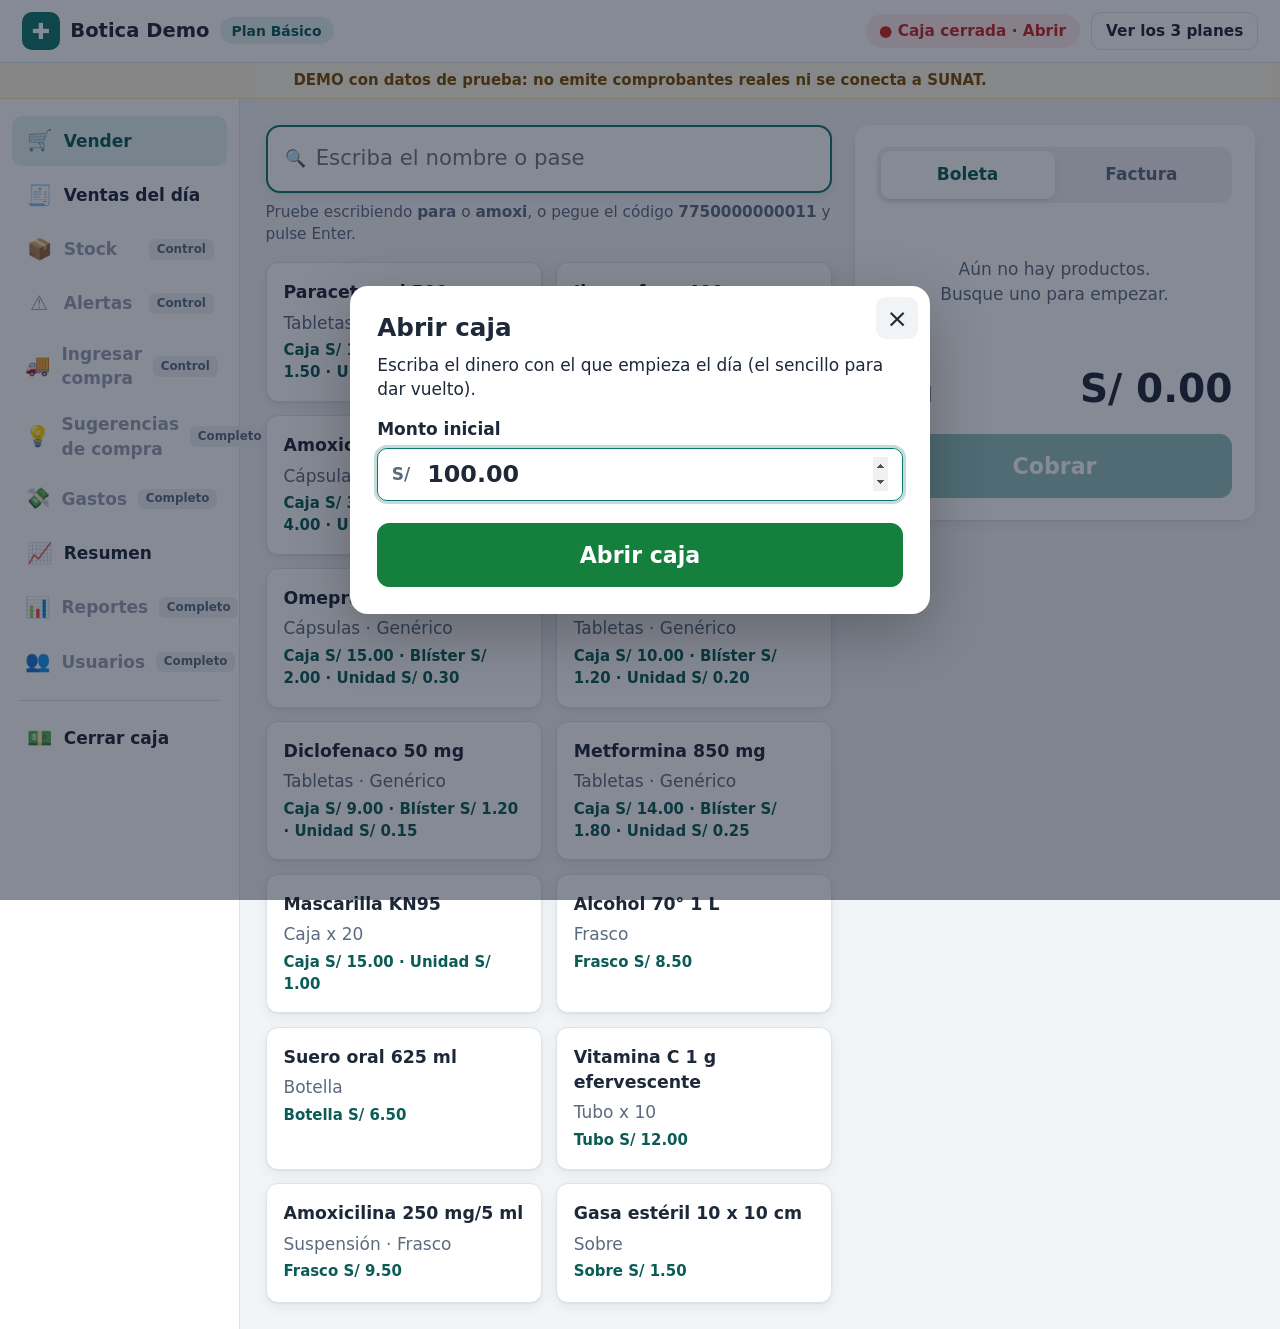
==== app.html @ d7ac6bd6 "Demo interactiva de los 3 planes del sistema para boticas Co-Authored-By: Claude Opus 5.5 <noreply@a" ====
<!doctype html>
<html lang="es">
<head>
  <meta charset="utf-8">
  <meta name="viewport" content="width=device-width, initial-scale=1">
  <title>Sistema para Boticas · Demo</title>
  <link rel="stylesheet" href="styles.css">
</head>
<body>
  <div class="app">
    <header class="topbar" id="topbar"></header>
    <div class="banner">DEMO con datos de prueba: no emite comprobantes reales ni se conecta a SUNAT.</div>
    <nav class="side" id="nav" aria-label="Menú"></nav>
    <main class="main" id="main"></main>
  </div>
  <div class="modal-bg" id="modal" hidden></div>
  <div id="toasts" aria-live="polite"></div>
  <script src="app.js"></script>
</body>
</html>
---- styles.css ----
:root {
  --bg: #f2f5f7;
  --card: #ffffff;
  --text: #1d2939;
  --muted: #5b6b7f;
  --line: #dde3ea;
  --primary: #0f766e;
  --primary-d: #0b5c56;
  --primary-l: #e3f3f1;
  --ok: #15803d;
  --ok-l: #e6f5ea;
  --warn: #b45309;
  --warn-l: #fdf2df;
  --danger: #c42727;
  --danger-l: #fdeaea;
  --control: #1d4ed8;
  --control-l: #e7eefc;
  --completo: #7c3aed;
  --completo-l: #f1eafd;
  --radius: 14px;
  --shadow: 0 1px 2px rgba(16, 24, 40, .06), 0 4px 14px rgba(16, 24, 40, .06);
}

* { box-sizing: border-box; }
html { font-size: 17px; }
body {
  margin: 0;
  font-family: "Segoe UI", system-ui, -apple-system, Roboto, Arial, sans-serif;
  background: var(--bg);
  color: var(--text);
  line-height: 1.45;
}
h1, h2, h3 { line-height: 1.2; margin: 0 0 .6rem; }
h2 { font-size: 1.45rem; }
h3 { font-size: 1.15rem; }
p { margin: 0 0 .8rem; }
button, input, select { font: inherit; color: inherit; }
button { cursor: pointer; }
.muted { color: var(--muted); }
.hint { color: var(--muted); font-size: .9rem; margin: .5rem 0 1rem; }
.center { text-align: center; }
.row { display: flex; gap: .6rem; align-items: center; flex-wrap: wrap; }
.grow { flex: 1; }
.right { text-align: right; }
.nowrap { white-space: nowrap; }

/* ---------- Botones ---------- */
.btn {
  display: inline-flex; align-items: center; justify-content: center; gap: .5rem;
  min-height: 48px; padding: .55rem 1.15rem;
  border-radius: 12px; border: 1px solid var(--line);
  background: #fff; font-weight: 600; text-decoration: none; color: var(--text);
  transition: background .15s, border-color .15s, transform .08s;
}
.btn:hover { border-color: #b4c0cc; }
.btn:active { transform: scale(.98); }
.btn:disabled { opacity: .45; cursor: not-allowed; transform: none; }
.btn-primary { background: var(--primary); border-color: var(--primary); color: #fff; }
.btn-primary:hover { background: var(--primary-d); border-color: var(--primary-d); }
.btn-ok { background: var(--ok); border-color: var(--ok); color: #fff; }
.btn-ok:hover { background: #116a32; }
.btn-danger { background: var(--danger); border-color: var(--danger); color: #fff; }
.btn-sm { min-height: 38px; padding: .3rem .8rem; font-size: .9rem; border-radius: 10px; }
.btn-xl { min-height: 64px; font-size: 1.3rem; width: 100%; }
.btn-link { background: none; border: none; color: var(--muted); text-decoration: underline; min-height: 40px; width: 100%; }

/* ---------- Formularios ---------- */
.lbl { display: block; font-weight: 600; margin: .9rem 0 .35rem; }
.input, input[type=text], input[type=number], input[type=password], input[type=date], select {
  width: 100%; min-height: 50px; padding: .5rem .8rem;
  border: 1px solid #c9d2dc; border-radius: 10px; background: #fff;
}
input:focus, select:focus { outline: 3px solid rgba(15, 118, 110, .25); border-color: var(--primary); }
.money { display: flex; align-items: center; border: 1px solid #c9d2dc; border-radius: 10px; background: #fff; }
.money span { padding: 0 .2rem 0 .8rem; font-weight: 700; color: var(--muted); }
.money input { border: none; font-size: 1.4rem; font-weight: 700; }
.money:focus-within { outline: 3px solid rgba(15, 118, 110, .25); border-color: var(--primary); }
.money input:focus { outline: none; }
.form-grid { display: grid; grid-template-columns: repeat(auto-fit, minmax(200px, 1fr)); gap: 0 1rem; }

/* ---------- Tarjetas y tablas ---------- */
.card { background: var(--card); border-radius: var(--radius); box-shadow: var(--shadow); padding: 1.3rem; margin-bottom: 1.2rem; }
.page-head { display: flex; justify-content: space-between; align-items: flex-end; gap: 1rem; flex-wrap: wrap; margin-bottom: 1.2rem; }
.page-head h1 { font-size: 1.7rem; margin: 0; }
.page-head p { margin: .25rem 0 0; color: var(--muted); }
.table-wrap { overflow-x: auto; }
.tabla { width: 100%; border-collapse: collapse; }
.tabla th { text-align: left; font-size: .85rem; text-transform: uppercase; letter-spacing: .03em; color: var(--muted); padding: .55rem .7rem; border-bottom: 2px solid var(--line); white-space: nowrap; }
.tabla td { padding: .7rem; border-bottom: 1px solid var(--line); vertical-align: middle; }
.tabla tr:last-child td { border-bottom: none; }
.tabla .num { text-align: right; white-space: nowrap; font-variant-numeric: tabular-nums; }
.tabla .acciones { display: flex; gap: .4rem; justify-content: flex-end; flex-wrap: wrap; }
.badge { display: inline-block; padding: .15rem .6rem; border-radius: 999px; font-size: .82rem; font-weight: 700; white-space: nowrap; }
.badge.ok { background: var(--ok-l); color: var(--ok); }
.badge.warn { background: var(--warn-l); color: var(--warn); }
.badge.danger { background: var(--danger-l); color: var(--danger); }
.badge.muted { background: #eef1f4; color: var(--muted); }
.note { padding: .7rem .9rem; border-radius: 10px; margin: .8rem 0; font-weight: 600; }
.note.warn { background: var(--warn-l); color: var(--warn); }
.note.info { background: var(--primary-l); color: var(--primary-d); }
.note.danger { background: var(--danger-l); color: var(--danger); }
.empty { text-align: center; color: var(--muted); padding: 2.2rem 1rem; }

.kpis { display: grid; grid-template-columns: repeat(auto-fit, minmax(190px, 1fr)); gap: 1rem; margin-bottom: 1.2rem; }
.kpi { background: #fff; border-radius: var(--radius); box-shadow: var(--shadow); padding: 1rem 1.2rem; }
.kpi span { color: var(--muted); font-size: .9rem; display: block; }
.kpi strong { font-size: 1.7rem; display: block; margin-top: .2rem; font-variant-numeric: tabular-nums; }
.kpi.verde strong { color: var(--ok); }
.kpi.rojo strong { color: var(--danger); }

/* ---------- Estructura de la app ---------- */
.app { display: grid; grid-template-columns: 240px 1fr; grid-template-rows: auto auto 1fr; min-height: 100vh; }
.topbar {
  grid-column: 1 / -1; display: flex; justify-content: space-between; align-items: center; gap: 1rem;
  padding: .7rem 1.3rem; background: #fff; border-bottom: 1px solid var(--line); flex-wrap: wrap;
}
.brand { display: flex; align-items: center; gap: .6rem; font-weight: 800; font-size: 1.15rem; }
.logo { width: 38px; height: 38px; border-radius: 10px; background: var(--primary); color: #fff; display: grid; place-items: center; font-size: 1.3rem; }
.pill { padding: .2rem .7rem; border-radius: 999px; font-size: .82rem; font-weight: 700; }
.pill.basico { background: var(--primary-l); color: var(--primary-d); }
.pill.control { background: var(--control-l); color: var(--control); }
.pill.completo { background: var(--completo-l); color: var(--completo); }
.top-right { display: flex; align-items: center; gap: .7rem; flex-wrap: wrap; }
.caja-pill { display: inline-flex; align-items: center; gap: .4rem; padding: .35rem .8rem; border-radius: 999px; font-weight: 600; font-size: .9rem; }
.caja-pill.abierta { background: var(--ok-l); color: var(--ok); }
.caja-pill.cerrada { background: var(--danger-l); color: var(--danger); }
.user-chip { display: inline-flex; align-items: center; gap: .45rem; font-weight: 600; }
.avatar { width: 34px; height: 34px; border-radius: 50%; background: var(--completo-l); color: var(--completo); display: grid; place-items: center; font-weight: 800; }
.banner { grid-column: 1 / -1; background: #fff8e6; color: #7a4b00; text-align: center; padding: .4rem 1rem; font-size: .88rem; font-weight: 600; border-bottom: 1px solid #f3e2b8; }

.side { background: #fff; border-right: 1px solid var(--line); padding: 1rem .7rem; display: flex; flex-direction: column; gap: .25rem; }
.nav-item {
  display: flex; align-items: center; gap: .65rem; width: 100%; text-align: left;
  min-height: 50px; padding: .5rem .8rem; border-radius: 10px; border: none; background: none; font-weight: 600;
}
.nav-item:hover { background: #f1f4f7; }
.nav-item.active { background: var(--primary-l); color: var(--primary-d); }
.nav-item .ico { font-size: 1.2rem; width: 1.6rem; text-align: center; }
.nav-item .count { margin-left: auto; background: var(--danger); color: #fff; border-radius: 999px; font-size: .78rem; padding: .05rem .5rem; }
.nav-item.locked { color: #98a2b3; }
.nav-item .tag { margin-left: auto; font-size: .7rem; padding: .1rem .45rem; border-radius: 6px; background: #eef1f4; color: var(--muted); }
.nav-sep { height: 1px; background: var(--line); margin: .5rem .4rem; }
.main { padding: 1.5rem; min-width: 0; }

/* ---------- Pantalla de venta ---------- */
.pos { display: grid; grid-template-columns: minmax(0, 1fr) 400px; gap: 1.3rem; align-items: start; }
.search-box { display: flex; align-items: center; gap: .6rem; background: #fff; border: 2px solid var(--primary); border-radius: 14px; padding: 0 1rem; box-shadow: var(--shadow); }
.search-box input { border: none; min-height: 64px; font-size: 1.25rem; padding: 0; }
.search-box input:focus { outline: none; }
.grid-prod { display: grid; grid-template-columns: repeat(auto-fill, minmax(220px, 1fr)); gap: .8rem; }
.prod {
  display: flex; flex-direction: column; gap: .3rem; text-align: left; padding: 1rem;
  background: #fff; border: 1px solid var(--line); border-radius: 12px; box-shadow: var(--shadow); min-height: 120px;
}
.prod:hover { border-color: var(--primary); }
.prod strong { font-size: 1.02rem; }
.prod .precios { font-size: .88rem; color: var(--primary-d); font-weight: 600; }
.prod .badge { align-self: flex-start; margin-top: auto; }
.pos-cart { position: sticky; top: 1rem; }
.seg-group { display: grid; grid-template-columns: 1fr 1fr; background: #eef1f4; border-radius: 12px; padding: 4px; margin-bottom: 1rem; }
.seg { border: none; background: none; min-height: 48px; border-radius: 9px; font-weight: 700; color: var(--muted); }
.seg.on { background: #fff; color: var(--primary-d); box-shadow: var(--shadow); }
.cart { list-style: none; margin: 0; padding: 0; max-height: 46vh; overflow-y: auto; }
.cart li { display: grid; grid-template-columns: 1fr auto; grid-template-areas: "n x" "s t"; gap: .3rem .6rem; padding: .7rem 0; border-bottom: 1px solid var(--line); }
.cart-name { grid-area: n; display: flex; flex-direction: column; }
.cart-name span { font-size: .88rem; }
.cart .x { grid-area: x; border: none; background: none; font-size: 1.5rem; color: #98a2b3; width: 36px; height: 36px; border-radius: 8px; }
.cart .x:hover { background: var(--danger-l); color: var(--danger); }
.stepper { grid-area: s; display: inline-flex; align-items: center; border: 1px solid var(--line); border-radius: 10px; overflow: hidden; justify-self: start; }
.stepper button { width: 44px; height: 42px; border: none; background: #f5f7f9; font-size: 1.3rem; font-weight: 700; }
.stepper span { min-width: 42px; text-align: center; font-weight: 700; }
.cart-sub { grid-area: t; align-self: center; font-weight: 700; font-variant-numeric: tabular-nums; }
.total { display: flex; justify-content: space-between; align-items: baseline; margin: 1rem 0; }
.total span { font-size: 1.2rem; font-weight: 600; }
.total strong { font-size: 2.3rem; font-variant-numeric: tabular-nums; }

.pres-grid { display: grid; grid-template-columns: repeat(auto-fit, minmax(140px, 1fr)); gap: .8rem; margin-top: 1rem; }
.pres { display: flex; flex-direction: column; align-items: center; gap: .2rem; padding: 1.1rem .6rem; border: 2px solid var(--line); border-radius: 14px; background: #fff; }
.pres:hover { border-color: var(--primary); background: var(--primary-l); }
.pres-tipo { font-size: 1.3rem; font-weight: 800; }
.pres-precio { font-size: 1.15rem; font-weight: 700; color: var(--primary-d); }
.pres span.muted { font-size: .85rem; }

.metodos { display: grid; grid-template-columns: repeat(4, 1fr); gap: .6rem; }
.metodo { min-height: 72px; border: 2px solid var(--line); border-radius: 12px; background: #fff; font-weight: 700; display: flex; flex-direction: column; align-items: center; justify-content: center; gap: .15rem; }
.metodo .ico { font-size: 1.4rem; }
.metodo.on { border-color: var(--primary); background: var(--primary-l); color: var(--primary-d); }
.rapidos { display: flex; gap: .5rem; flex-wrap: wrap; margin-top: .6rem; }
.vuelto { margin-top: 1rem; padding: 1rem; border-radius: 12px; text-align: center; font-size: 1.1rem; font-weight: 700; background: #eef1f4; }
.vuelto strong { display: block; font-size: 2.2rem; }
.vuelto.ok { background: var(--ok-l); color: var(--ok); }
.vuelto.falta { background: var(--danger-l); color: var(--danger); }
.cliente-ok { margin-top: .6rem; padding: .7rem .9rem; border-radius: 10px; background: var(--ok-l); color: var(--ok); font-weight: 600; }
.cobro-total { display: flex; justify-content: space-between; align-items: baseline; padding: .8rem 1rem; background: #f5f7f9; border-radius: 12px; margin-bottom: .5rem; }
.cobro-total strong { font-size: 1.9rem; }

.opciones { display: grid; gap: .7rem; }
.opcion { text-align: left; padding: 1rem 1.1rem; border: 2px solid var(--line); border-radius: 12px; background: #fff; display: flex; flex-direction: column; gap: .2rem; }
.opcion:hover { border-color: var(--primary); background: var(--primary-l); }
.opcion strong { font-size: 1.08rem; }

/* ---------- Ticket ---------- */
.ticket {
  width: 300px; margin: 0 auto; background: #fff; padding: 1rem 1.1rem; border: 1px dashed #c9d2dc;
  font-family: "Consolas", "Courier New", monospace; font-size: 13px; line-height: 1.35; color: #000; position: relative;
}
.ticket .c { text-align: center; }
.ticket hr { border: none; border-top: 1px dashed #000; margin: .5rem 0; }
.ticket .l { display: flex; justify-content: space-between; gap: .5rem; }
.ticket .b { font-weight: 700; }
.ticket .grande { font-size: 15px; }
.ticket .sello { position: absolute; top: 40%; left: 50%; transform: translate(-50%, -50%) rotate(-18deg); border: 3px solid var(--danger); color: var(--danger); font-size: 26px; font-weight: 800; padding: .2rem .8rem; opacity: .85; }
.qr { display: grid; grid-template-columns: repeat(21, 4px); width: 84px; margin: .6rem auto; }
.qr i { width: 4px; height: 4px; }
.qr i.on { background: #000; }

/* ---------- Modal y avisos ---------- */
.modal-bg { position: fixed; inset: 0; background: rgba(15, 23, 42, .5); display: grid; place-items: center; padding: 1rem; z-index: 50; overflow-y: auto; }
.modal-bg[hidden] { display: none; }
.modal { background: #fff; border-radius: 18px; padding: 1.6rem; width: 100%; max-width: 580px; position: relative; box-shadow: 0 20px 60px rgba(0, 0, 0, .25); max-height: calc(100vh - 2rem); overflow-y: auto; }
.modal.wide { max-width: 880px; }
.modal-x { position: absolute; top: .7rem; right: .7rem; width: 42px; height: 42px; border-radius: 10px; border: none; background: #f1f4f7; font-size: 1.5rem; }
.modal-actions { display: flex; gap: .7rem; margin-top: 1.3rem; flex-wrap: wrap; }
.modal-actions .btn { flex: 1; }
#toasts { position: fixed; bottom: 1.2rem; left: 50%; transform: translateX(-50%); display: flex; flex-direction: column; gap: .5rem; z-index: 60; width: min(560px, calc(100vw - 2rem)); }
.toast { background: #1d2939; color: #fff; padding: .85rem 1.1rem; border-radius: 12px; font-weight: 600; box-shadow: var(--shadow); animation: entra .2s ease-out; transition: opacity .3s, transform .3s; }
.toast.ok { background: var(--ok); }
.toast.error { background: var(--danger); }
.toast.out { opacity: 0; transform: translateY(8px); }
@keyframes entra { from { opacity: 0; transform: translateY(8px); } }

.users { display: grid; grid-template-columns: repeat(auto-fit, minmax(140px, 1fr)); gap: .8rem; margin: 1rem 0; }
.user-card { display: flex; flex-direction: column; align-items: center; gap: .3rem; padding: 1.1rem .5rem; border: 2px solid var(--line); border-radius: 14px; background: #fff; }
.user-card.on, .user-card:hover { border-color: var(--completo); background: var(--completo-l); }
.user-card .avatar { width: 54px; height: 54px; font-size: 1.4rem; }

/* ---------- Gráficos ---------- */
.bars { display: flex; align-items: flex-end; gap: 6px; height: 220px; padding-top: 1.4rem; }
.bar { flex: 1; display: flex; flex-direction: column; align-items: center; justify-content: flex-end; height: 100%; min-width: 0; }
.bar div { width: 100%; max-width: 46px; background: #9fd3cd; border-radius: 6px 6px 0 0; position: relative; }
.bar.hoy div { background: var(--primary); }
.bar span { font-size: .75rem; color: var(--muted); margin-top: .3rem; }
.bar div:hover::after { content: attr(data-v); position: absolute; bottom: 100%; left: 50%; transform: translateX(-50%); background: #1d2939; color: #fff; padding: .15rem .45rem; border-radius: 6px; font-size: .75rem; white-space: nowrap; margin-bottom: 4px; }
.grid-2 { display: grid; grid-template-columns: 1fr 1fr; gap: 1.2rem; }
.provs { display: flex; gap: .35rem; flex-wrap: wrap; }
.prov { font-size: .82rem; padding: .15rem .5rem; border-radius: 8px; background: #eef1f4; white-space: nowrap; }
.prov.mejor { background: var(--ok-l); color: var(--ok); font-weight: 700; }
.qty { width: 90px !important; min-height: 42px !important; text-align: center; }
.perm-list { display: grid; gap: .3rem; margin-top: .6rem; }
.perm-list label { display: flex; gap: .55rem; align-items: center; min-height: 34px; }
.perm-list input { width: 20px; height: 20px; accent-color: var(--completo); }

.phone { width: 270px; margin: 0 auto; border: 10px solid #1d2939; border-radius: 34px; padding: 1.2rem .9rem; background: var(--bg); }
.phone .kpi { margin-bottom: .6rem; padding: .7rem .9rem; }
.phone .kpi strong { font-size: 1.3rem; }

@media (max-width: 1100px) {
  .pos { grid-template-columns: 1fr; }
  .pos-cart { position: static; }
}
@media (max-width: 900px) {
  .app { grid-template-columns: 1fr; }
  .side { flex-direction: row; overflow-x: auto; border-right: none; border-bottom: 1px solid var(--line); padding: .5rem; }
  .nav-item { width: auto; white-space: nowrap; }
  .nav-sep { display: none; }
  .main { padding: 1rem; }
  .grid-2 { grid-template-columns: 1fr; }
  .metodos { grid-template-columns: repeat(2, 1fr); }
}

@media print {
  body * { visibility: hidden; }
  .ticket, .ticket * { visibility: visible; }
  .ticket { position: absolute; left: 0; top: 0; border: none; }
}
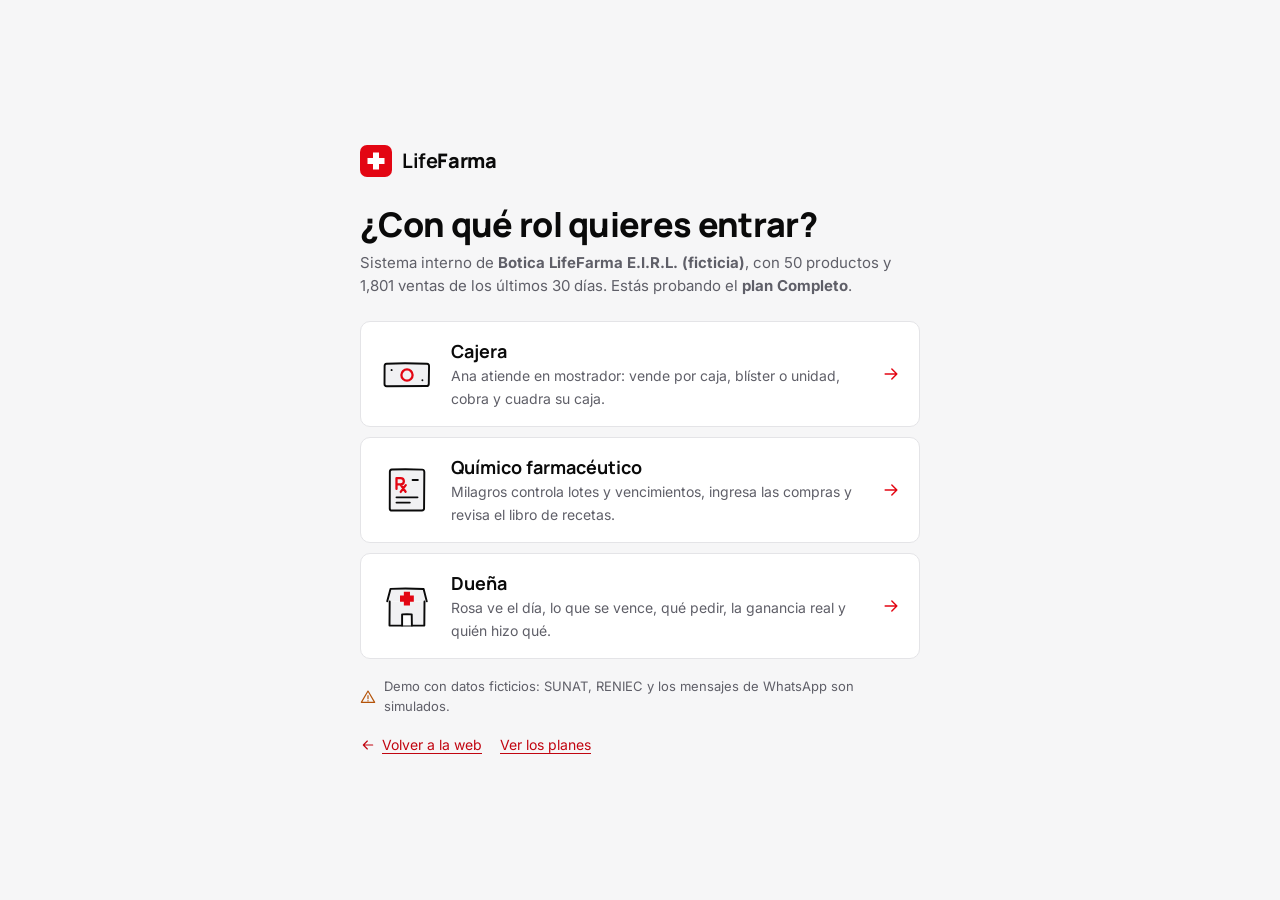
==== commit 1e7dfad0: "Rehacer demo LifeFarma: planes, web de la botica y sistema por rol - index.html: planes Básico/Contr" ====
--- a/app.html
+++ b/app.html
@@ -1,20 +1,69 @@
 <!doctype html>
-<html lang="es">
+<html lang="es-PE" data-theme="light">
 <head>
   <meta charset="utf-8">
-  <meta name="viewport" content="width=device-width, initial-scale=1">
-  <title>Sistema para Boticas · Demo</title>
-  <link rel="stylesheet" href="styles.css">
+  <meta name="viewport" content="width=device-width, initial-scale=1, viewport-fit=cover">
+  <title>LifeFarma · Sistema de botica</title>
+  <meta name="theme-color" content="#0a0a0a">
+  <meta name="description" content="Demo del sistema interno de Botica LifeFarma: caja, comprobantes, lotes y vencimientos, compras, recetas y reportes. Datos ficticios.">
+  <link rel="icon" href="data:image/svg+xml,%3Csvg xmlns='http://www.w3.org/2000/svg' viewBox='0 0 32 32'%3E%3Crect width='32' height='32' rx='7' fill='%23e30613'/%3E%3Cpath d='M13 7.5h6v5.5h5.5v6H19v5.5h-6V19H7.5v-6H13z' fill='%23fff'/%3E%3C/svg%3E">
+  <link rel="preconnect" href="https://fonts.googleapis.com">
+  <link rel="preconnect" href="https://fonts.gstatic.com" crossorigin>
+  <link href="https://fonts.googleapis.com/css2?family=Inter:wght@400;500;600;700&family=Manrope:wght@600;700;800&display=swap" rel="stylesheet">
+  <link rel="stylesheet" href="css/base.css?v=3">
+  <link rel="stylesheet" href="css/app.css?v=3">
+  <script>try{document.documentElement.dataset.theme=localStorage.getItem('lifefarma-tema')||'light'}catch(e){}</script>
 </head>
 <body>
+  <div id="selector" class="selector" hidden></div>
+
   <div class="app">
-    <header class="topbar" id="topbar"></header>
-    <div class="banner">DEMO con datos de prueba: no emite comprobantes reales ni se conecta a SUNAT.</div>
-    <nav class="side" id="nav" aria-label="Menú"></nav>
-    <main class="main" id="main"></main>
+    <aside class="side">
+      <a class="marca" id="side-logo" href="web.html" aria-label="LifeFarma, ir a la web de la botica"></a>
+      <nav id="nav" class="nav" aria-label="Secciones"></nav>
+      <div class="side-pie">
+        <div class="side-user" id="side-user"></div>
+        <button type="button" class="side-btn" id="btn-salir">Cambiar de rol</button>
+      </div>
+    </aside>
+
+    <div class="main" id="main">
+      <header class="top">
+        <h1 id="titulo">LifeFarma</h1>
+        <div class="top-acc">
+          <a class="top-plan" id="plan-pill" href="index.html#planes" title="Ver y cambiar de plan"></a>
+          <button type="button" class="btn btn-line btn-sm" id="btn-sim" hidden title="Llega un cliente con productos de ejemplo">
+            <svg class="ic" viewBox="0 0 24 24" fill="none" stroke="currentColor" stroke-width="1.75" stroke-linecap="round" stroke-linejoin="round" aria-hidden="true"><path d="M13 2 4 14h7l-1 8 9-12h-7z"/></svg>
+            <span>Simular cliente</span>
+          </button>
+          <button type="button" class="btn btn-ghost btn-icon btn-sm hide-m" id="btn-atajos" aria-label="Atajos de teclado">
+            <svg class="ic" viewBox="0 0 24 24" fill="none" stroke="currentColor" stroke-width="1.75" stroke-linecap="round" stroke-linejoin="round" aria-hidden="true"><rect x="2" y="6" width="20" height="12" rx="2"/><path d="M6 10h.5M10 10h.5M14 10h.5M18 10h.5M7 14h10"/></svg>
+          </button>
+          <button type="button" class="btn btn-ghost btn-icon btn-sm" id="btn-tema" aria-label="Cambiar tema"></button>
+        </div>
+      </header>
+      <p class="demo-aviso">Demo con datos ficticios · SUNAT, RENIEC, WhatsApp y pagos con tarjeta simulados</p>
+      <main id="vista" class="vista"></main>
+    </div>
+
+    <nav id="tabbar" class="tabbar" aria-label="Secciones"></nav>
   </div>
-  <div class="modal-bg" id="modal" hidden></div>
-  <div id="toasts" aria-live="polite"></div>
-  <script src="app.js"></script>
+
+  <!-- Orden de carga: íconos → motor → planes → datos → interfaz → módulos → arranque -->
+  <script src="js/icons.js?v=3"></script>
+  <script src="js/motor.js?v=3"></script>
+  <script src="js/planes.js?v=3"></script>
+  <script src="js/seed.js?v=3"></script>
+  <script src="js/store.js?v=3"></script>
+  <script src="js/ui.js?v=3"></script>
+  <script src="js/venta.js?v=3"></script>
+  <script src="js/ventas.js?v=3"></script>
+  <script src="js/caja.js?v=3"></script>
+  <script src="js/productos.js?v=3"></script>
+  <script src="js/inventario.js?v=3"></script>
+  <script src="js/compras.js?v=3"></script>
+  <script src="js/gestion.js?v=3"></script>
+  <script src="js/ajustes.js?v=3"></script>
+  <script src="js/app.js?v=3"></script>
 </body>
 </html>
--- a/css/base.css
+++ b/css/base.css
@@ -0,0 +1,159 @@
+/* LifeCargo — tokens y base compartida (landing + app) */
+:root {
+  --bg: #ffffff;
+  --bg-2: #f6f6f7;
+  --surface: #f1f1f3;
+  --surface-h: #e9e9ec;
+  --line: #e4e4e7;
+  --line-2: #d4d4d8;
+  --ink: #0a0a0a;
+  --ink-2: #3f3f46;
+  --ink-3: #5f5f68;
+  --ink-4: #a1a1aa;
+
+  --brand: #e30613;
+  --brand-h: #c10510;
+  --brand-soft: #fdecee;
+  --brand-ink: #c10510;
+
+  --ok: #15803d;
+  --ok-soft: #e7f4eb;
+  --warn: #b45309;
+  --warn-soft: #fdf2e2;
+  --bad: #c10510;
+  --bad-soft: #fdecee;
+  --info: #1d4ed8;
+  --info-soft: #e8eefc;
+
+  --p1: #e30613;
+  --p2: #d9480f;
+  --p3: #1d4ed8;
+  --p4: #71717a;
+
+  /* segmentos del medidor de urgencia */
+  --f-impacto: #0a0a0a;
+  --f-bloqueo: #e30613;
+  --f-area: #52525b;
+  --f-riesgo: #f08a8f;
+  --f-contexto: #a1a1aa;
+
+  --side: #0a0a0a;
+  --side-ink: #d9d9d9;
+
+  --radius: 10px;
+  --radius-s: 6px;
+  --shadow: 0 1px 2px rgba(10, 10, 10, .06), 0 8px 24px -12px rgba(10, 10, 10, .18);
+  --shadow-l: 0 2px 6px rgba(10, 10, 10, .08), 0 24px 48px -20px rgba(10, 10, 10, .35);
+  --ease: cubic-bezier(.23, 1, .32, 1);
+
+  --f-sans: "Inter", system-ui, -apple-system, "Segoe UI", Roboto, sans-serif;
+  --f-display: "Manrope", "Inter", system-ui, sans-serif;
+
+  color-scheme: light;
+}
+
+:root[data-theme="dark"] {
+  --bg: #0a0a0a;
+  --bg-2: #121212;
+  --surface: #1a1a1a;
+  --surface-h: #222222;
+  --line: #262626;
+  --line-2: #333333;
+  --ink: #ffffff;
+  --ink-2: #d9d9d9;
+  --ink-3: #a3a3a3;
+  --ink-4: #6b6b6b;
+
+  --brand: #e30613;
+  --brand-h: #ff1a24;
+  --brand-soft: #2a0a0c;
+  --brand-ink: #ff5a62;
+
+  --ok: #4ade80;
+  --ok-soft: #0f2a18;
+  --warn: #fbbf24;
+  --warn-soft: #2b2008;
+  --bad: #ff5a62;
+  --bad-soft: #2a0a0c;
+  --info: #7aa2ff;
+  --info-soft: #101a33;
+
+  --p1: #ff3b45;
+  --p2: #fb8a3c;
+  --p3: #7aa2ff;
+  --p4: #a1a1aa;
+
+  --f-impacto: #ffffff;
+  --f-bloqueo: #ff3b45;
+  --f-area: #8a8a93;
+  --f-riesgo: #8e2a30;
+  --f-contexto: #4a4a52;
+
+  --side: #000000;
+  --shadow: 0 1px 2px rgba(0, 0, 0, .5), 0 8px 24px -12px rgba(0, 0, 0, .8);
+  --shadow-l: 0 2px 6px rgba(0, 0, 0, .5), 0 24px 48px -20px rgba(0, 0, 0, .9);
+  color-scheme: dark;
+}
+
+*, *::before, *::after { box-sizing: border-box; }
+[hidden] { display: none !important; }
+html { -webkit-text-size-adjust: 100%; text-size-adjust: 100%; }
+body {
+  margin: 0;
+  font-family: var(--f-sans);
+  font-size: 15px;
+  line-height: 1.5;
+  color: var(--ink-2);
+  background: var(--bg);
+  -webkit-font-smoothing: antialiased;
+  -webkit-tap-highlight-color: transparent;
+}
+h1, h2, h3, h4 { font-family: var(--f-display); color: var(--ink); margin: 0; line-height: 1.15; letter-spacing: -0.02em; text-wrap: balance; }
+p { margin: 0; }
+a { color: var(--brand-ink); text-underline-offset: 3px; }
+img, svg { display: block; max-width: 100%; }
+button, input, select, textarea { font: inherit; color: inherit; }
+button { cursor: pointer; }
+::selection { background: var(--brand); color: #fff; }
+input, textarea { caret-color: var(--brand); }
+.num, table, .tabular { font-variant-numeric: tabular-nums; }
+
+:focus-visible { outline: 2px solid var(--brand); outline-offset: 2px; border-radius: 4px; }
+
+* { scrollbar-width: thin; scrollbar-color: var(--line-2) transparent; }
+::-webkit-scrollbar { width: 10px; height: 10px; }
+::-webkit-scrollbar-thumb { background: var(--line-2); border-radius: 10px; border: 3px solid var(--bg); }
+::-webkit-scrollbar-track { background: transparent; }
+
+.sr-only { position: absolute; width: 1px; height: 1px; padding: 0; margin: -1px; overflow: hidden; clip: rect(0 0 0 0); white-space: nowrap; border: 0; }
+
+/* Botones */
+.btn {
+  display: inline-flex; align-items: center; justify-content: center; gap: 8px;
+  min-height: 44px; padding: 0 18px;
+  border-radius: var(--radius-s); border: 1px solid transparent;
+  font-weight: 600; font-size: 15px; line-height: 1; white-space: nowrap;
+  text-decoration: none; user-select: none;
+  transition: background .15s, border-color .15s, color .15s, transform .12s var(--ease);
+}
+.btn:active { transform: scale(.97); }
+.btn svg { width: 18px; height: 18px; flex: none; }
+.btn-primary { background: var(--brand); color: #fff; }
+.btn-primary:hover { background: var(--brand-h); }
+.btn-dark { background: var(--ink); color: var(--bg); }
+.btn-dark:hover { background: var(--ink-2); }
+.btn-line { background: var(--bg); border-color: var(--line-2); color: var(--ink); }
+.btn-line:hover { background: var(--surface); }
+.btn-ghost { background: transparent; color: var(--ink-2); }
+.btn-ghost:hover { background: var(--surface); color: var(--ink); }
+.btn-ok { background: var(--ok); color: #fff; }
+:root[data-theme="dark"] .btn-ok { color: #04130a; }
+.btn-sm { min-height: 36px; padding: 0 12px; font-size: 14px; }
+.btn-lg { min-height: 52px; padding: 0 24px; font-size: 16px; }
+.btn[disabled] { opacity: .45; cursor: not-allowed; transform: none; }
+.btn-icon { width: 44px; padding: 0; }
+.btn-icon.btn-sm { width: 36px; }
+
+@media (prefers-reduced-motion: reduce) {
+  *, *::before, *::after { animation-duration: .01ms !important; animation-iteration-count: 1 !important; transition-duration: .01ms !important; scroll-behavior: auto !important; }
+}
--- a/css/app.css
+++ b/css/app.css
@@ -0,0 +1,798 @@
+/* LifeFarma — sistema (base compartida con LifeCargo) */
+.ic { width: 20px; height: 20px; flex: none; }
+.ill { color: var(--ink); flex: none; }
+
+/* ===== Estructura ===== */
+.app { display: grid; grid-template-columns: 232px 1fr; min-height: 100vh; min-height: 100dvh; }
+.en-selector .app { display: none; }
+.side {
+  position: sticky; top: 0; height: 100vh; height: 100dvh;
+  background: var(--side); color: var(--side-ink);
+  display: flex; flex-direction: column; padding: 18px 12px; gap: 18px;
+}
+.marca { display: flex; align-items: center; gap: 10px; text-decoration: none; padding: 4px 8px; }
+.logo { width: 32px; height: 32px; flex: none; }
+.logo-t { font-family: var(--f-display); font-weight: 700; font-size: 20px; color: #fff; letter-spacing: -0.02em; }
+.logo-t b { font-weight: 800; }
+.nav { display: flex; flex-direction: column; gap: 2px; flex: 1; overflow: auto; }
+.nav a {
+  display: flex; align-items: center; gap: 12px; min-height: 44px; padding: 0 12px;
+  color: #b4b4bb; text-decoration: none; border-radius: var(--radius-s); font-weight: 500; position: relative;
+  transition: background .15s, color .15s;
+}
+.nav a:hover { background: #1a1a1a; color: #fff; }
+.nav a.on { background: #1f1f1f; color: #fff; }
+.nav a.on::before { content: ""; position: absolute; left: -12px; top: 10px; bottom: 10px; width: 3px; border-radius: 0 3px 3px 0; background: var(--brand); }
+.nav a em { margin-left: auto; font-style: normal; font-size: 12px; font-weight: 700; background: var(--brand); color: #fff; border-radius: 99px; padding: 1px 8px; }
+.side-pie { border-top: 1px solid #262626; padding-top: 14px; display: grid; gap: 10px; }
+.side-user { display: flex; align-items: center; gap: 10px; padding: 0 6px; }
+.side-user b { display: block; color: #fff; font-size: 14px; }
+.side-user div span { display: block; font-size: 12px; color: #9a9aa3; }
+.side-btn { background: none; border: 1px solid #333; color: #d9d9d9; min-height: 40px; border-radius: var(--radius-s); font-weight: 500; }
+.side-btn:hover { background: #1a1a1a; }
+.avatar { width: 34px; height: 34px; border-radius: 50%; display: inline-grid; place-items: center; background: var(--brand); color: #fff; font-size: 12px; font-weight: 700; flex: none; letter-spacing: .02em; }
+.avatar.gris { background: var(--surface); color: var(--ink-2); }
+
+.main { min-width: 0; display: flex; flex-direction: column; }
+.top { display: flex; align-items: center; gap: 12px; padding: 16px 28px 8px; position: sticky; top: 0; z-index: 5; background: color-mix(in srgb, var(--bg) 92%, transparent); backdrop-filter: blur(8px); }
+.top h1 { font-size: 24px; font-weight: 800; flex: 1; min-width: 0; overflow: hidden; text-overflow: ellipsis; white-space: nowrap; }
+.top-acc { display: flex; align-items: center; gap: 6px; }
+.demo-aviso { margin: 0 28px; font-size: 12.5px; color: var(--ink-3); }
+.vista { padding: 18px 28px 48px; max-width: 1320px; width: 100%; }
+.tabbar { display: none; }
+
+/* ===== Selector de rol ===== */
+.selector { min-height: 100vh; min-height: 100dvh; display: grid; place-items: center; padding: 32px 20px; background: var(--bg-2); }
+.sel-box { width: min(560px, 100%); }
+.sel-box .marca { padding: 0; margin-bottom: 28px; }
+.sel-box .logo-t { color: var(--ink); }
+.sel-box h1 { font-size: clamp(26px, 4vw, 34px); font-weight: 800; }
+.sel-sub { margin: 8px 0 24px; color: var(--ink-3); }
+.roles { display: grid; gap: 10px; }
+.rol { display: flex; align-items: center; gap: 16px; text-align: left; padding: 16px 18px; background: var(--bg); border: 1px solid var(--line); border-radius: var(--radius); transition: border-color .15s, box-shadow .2s, transform .15s var(--ease); }
+.rol:hover { border-color: var(--ink); box-shadow: var(--shadow); }
+.rol:active { transform: scale(.99); }
+.rol > span { flex: 1; }
+.rol b { display: block; font-family: var(--f-display); font-size: 18px; color: var(--ink); }
+.rol span span { color: var(--ink-3); font-size: 14px; }
+.rol > .ic { color: var(--brand); }
+.sel-nota { display: flex; gap: 8px; align-items: center; margin-top: 18px; font-size: 13px; color: var(--ink-3); }
+.sel-nota .ic { width: 16px; height: 16px; color: var(--warn); }
+
+/* ===== Piezas comunes ===== */
+.fila { display: flex; gap: 12px; align-items: center; flex-wrap: wrap; }
+.entre { justify-content: space-between; }
+.sec { margin-top: 28px; }
+.sec > h2, .sec-h h2 { font-size: 18px; font-weight: 700; }
+.sec-h { display: flex; align-items: baseline; justify-content: space-between; gap: 12px; margin-bottom: 12px; flex-wrap: wrap; }
+.sec-h p, .muted { color: var(--ink-3); font-size: 14px; }
+.caja { background: var(--bg); border: 1px solid var(--line); border-radius: var(--radius); }
+.caja-p { padding: 18px; }
+.chip { display: inline-flex; align-items: center; gap: 6px; min-height: 36px; padding: 0 14px; border-radius: 99px; border: 1px solid var(--line-2); background: var(--bg); color: var(--ink-2); font-weight: 500; font-size: 14px; white-space: nowrap; }
+.chip:hover { border-color: var(--ink-3); color: var(--ink); }
+.chip.on { background: var(--ink); color: var(--bg); border-color: var(--ink); }
+.chip .ic { width: 16px; height: 16px; }
+.chips { display: flex; gap: 8px; overflow-x: auto; padding-bottom: 2px; scrollbar-width: none; }
+.chips::-webkit-scrollbar { display: none; }
+.tag { display: inline-flex; align-items: center; gap: 4px; font-size: 12px; font-weight: 600; padding: 2px 8px; border-radius: 4px; background: var(--surface); color: var(--ink-2); white-space: nowrap; }
+.tag-red { background: var(--brand-soft); color: var(--brand-ink); }
+.tag .ic { width: 13px; height: 13px; }
+
+.buscar { position: relative; flex: 1; min-width: 200px; max-width: 420px; }
+.buscar .ic { position: absolute; left: 12px; top: 50%; transform: translateY(-50%); color: var(--ink-3); width: 18px; height: 18px; pointer-events: none; }
+label.buscar input { padding-left: 40px; padding-right: 40px; }
+.buscar kbd { position: absolute; right: 10px; top: 50%; transform: translateY(-50%); }
+kbd { font: 600 12px/1 var(--f-sans); padding: 4px 7px; border-radius: 4px; border: 1px solid var(--line-2); border-bottom-width: 2px; background: var(--bg-2); color: var(--ink-2); }
+
+input[type=text], input[type=search], input[type=number], input[type=tel], input[type=date], input:not([type]), select, textarea {
+  width: 100%; min-height: 44px; padding: 10px 12px; font-size: 16px;
+  background: var(--bg); color: var(--ink); border: 1px solid var(--line-2); border-radius: var(--radius-s);
+  transition: border-color .15s, box-shadow .15s;
+}
+textarea { min-height: 96px; resize: vertical; line-height: 1.45; }
+input:focus, select:focus, textarea:focus { outline: none; border-color: var(--ink); box-shadow: 0 0 0 3px color-mix(in srgb, var(--brand) 20%, transparent); }
+::placeholder { color: var(--ink-3); opacity: 1; }
+label.campo { display: grid; gap: 6px; font-size: 14px; font-weight: 600; color: var(--ink); }
+label.campo small { font-weight: 400; color: var(--ink-3); }
+.campos { display: grid; gap: 14px; grid-template-columns: repeat(auto-fill, minmax(220px, 1fr)); align-items: start; }
+input[type=range] { width: 100%; accent-color: var(--brand); min-height: 32px; }
+
+/* Medidor de urgencia */
+.medidor { display: grid; gap: 12px; }
+.med-top { display: flex; align-items: center; gap: 12px; flex-wrap: wrap; }
+.med-num { font-family: var(--f-display); font-size: 40px; font-weight: 800; color: var(--ink); line-height: 1; letter-spacing: -0.03em; }
+.med-num small { font-size: 15px; color: var(--ink-3); font-weight: 600; letter-spacing: 0; }
+.med-top .prio { font-size: 15px; }
+.med-top .prio-g { width: 22px; height: 22px; }
+.med-bar { position: relative; display: flex; height: 14px; border-radius: 4px; background: var(--surface); margin-bottom: 20px; }
+.med-bar .seg { height: 100%; transition: width .5s var(--ease); }
+.med-bar .seg:first-child { border-radius: 4px 0 0 4px; }
+.umbral { position: absolute; top: -4px; bottom: -20px; font-size: 11px; font-weight: 700; color: var(--ink-3); transform: translateX(-50%); display: flex; flex-direction: column; align-items: center; justify-content: space-between; pointer-events: none; }
+.umbral i { width: 2px; height: 22px; background: var(--ink); opacity: .45; }
+.seg-plazo { background: var(--f-impacto); } .seg-avance { background: var(--f-bloqueo); } .seg-detenido { background: var(--f-area); } .seg-intentos { background: var(--f-riesgo); } .seg-ruta { background: var(--f-contexto); }
+.factores { list-style: none; margin: 0; padding: 0; display: grid; gap: 2px; }
+.factores li { display: grid; grid-template-columns: 12px 74px 1fr auto; align-items: center; gap: 10px; font-size: 14px; padding: 6px 0; border-bottom: 1px dashed var(--line); }
+.factores li:last-child { border-bottom: 0; }
+.factores .sw { width: 12px; height: 12px; border-radius: 3px; }
+.factores b { color: var(--ink); font-weight: 600; }
+.factores .mot { color: var(--ink-3); min-width: 0; }
+.factores .pts { font-weight: 700; color: var(--ink); }
+.factores .pts small { color: var(--ink-3); font-weight: 500; }
+
+.vacio { display: grid; justify-items: center; text-align: center; gap: 8px; padding: 48px 20px; color: var(--ink-3); }
+.vacio > .ic { width: 36px; height: 36px; color: var(--ink-4); }
+.vacio h3 { font-size: 17px; }
+.vacio p { max-width: 42ch; font-size: 14px; }
+.vacio .btn { margin-top: 8px; }
+
+/* KPIs */
+.kpis { display: grid; grid-template-columns: repeat(4, minmax(0, 1fr)); border: 1px solid var(--line); border-radius: var(--radius); background: var(--bg); }
+.kpi { padding: 16px 18px; border-right: 1px solid var(--line); min-width: 0; }
+.kpi:last-child { border-right: 0; }
+.kpi span { display: block; font-size: 13px; color: var(--ink-3); font-weight: 500; }
+.kpi b { display: block; font-family: var(--f-display); font-size: 30px; font-weight: 800; color: var(--ink); line-height: 1.15; letter-spacing: -0.02em; }
+.kpi small { display: block; font-size: 12.5px; color: var(--ink-3); }
+.kpi small.bien { color: var(--ok); } .kpi small.mal { color: var(--bad); }
+.kpi.kpi-mal b { color: var(--brand-ink); }
+
+/* Gráficos de barras */
+.barras { display: flex; align-items: flex-end; gap: 6px; height: calc(var(--h) + 40px); padding-top: 4px; }
+.barras .b { flex: 1; min-width: 0; display: flex; flex-direction: column; align-items: center; justify-content: flex-end; height: 100%; gap: 4px; }
+.barras .bb { width: 100%; max-width: 44px; height: calc(var(--h) * var(--v) / 100); min-height: 2px; background: var(--ink); border-radius: 3px 3px 0 0; transition: height .5s var(--ease); }
+.barras .bv { font-size: 11px; font-weight: 600; color: var(--ink-3); }
+.barras .bl { font-size: 11px; color: var(--ink-3); white-space: nowrap; overflow: hidden; text-overflow: ellipsis; max-width: 100%; }
+.barras.horiz { flex-direction: column; align-items: stretch; height: auto; gap: 8px; }
+.barras.horiz .b { flex-direction: row-reverse; justify-content: flex-end; height: auto; align-items: center; gap: 10px; }
+.barras.horiz .bl { width: 150px; flex: none; text-align: right; font-size: 13px; color: var(--ink-2); }
+.barras.horiz .bb { height: 18px; max-width: none; width: calc((100% - 250px) * var(--v) / 100); border-radius: 0 3px 3px 0; }
+.barras.horiz .bv { white-space: nowrap; }
+.barras.horiz .bv { font-size: 13px; }
+
+.grid2 { display: grid; grid-template-columns: repeat(2, minmax(0, 1fr)); gap: 16px; }
+.grid3 { display: grid; grid-template-columns: repeat(3, minmax(0, 1fr)); gap: 16px; }
+
+/* Alertas */
+.alertas { display: grid; gap: 8px; }
+.alerta { display: flex; gap: 12px; align-items: flex-start; padding: 12px 14px; border-radius: var(--radius-s); background: var(--bg-2); border: 1px solid var(--line); font-size: 14px; }
+.alerta > .ic { color: var(--warn); margin-top: 1px; }
+.alerta.mal > .ic { color: var(--bad); }
+.alerta b { color: var(--ink); }
+.alerta div { flex: 1; min-width: 0; }
+.alerta .btn { margin-left: auto; }
+
+/* ===== Panel lateral ===== */
+.panel-wrap { position: fixed; inset: 0; z-index: 50; }
+.panel-bg { position: absolute; inset: 0; background: rgba(10, 10, 10, .4); opacity: 0; transition: opacity .25s; }
+.panel { position: absolute; top: 0; right: 0; bottom: 0; width: min(620px, 100%); background: var(--bg); box-shadow: var(--shadow-l); display: flex; flex-direction: column; transform: translateX(24px); opacity: 0; transition: transform .3s var(--ease), opacity .2s; outline: none; }
+.panel-wrap.in .panel-bg { opacity: 1; }
+.panel-wrap.in .panel { transform: none; opacity: 1; }
+.panel-h { display: flex; align-items: flex-start; gap: 12px; padding: 18px 20px 14px; border-bottom: 1px solid var(--line); }
+.panel-h h2 { font-size: 20px; flex: 1; min-width: 0; }
+.panel-h .sub { display: block; font-size: 13px; color: var(--ink-3); font-family: var(--f-sans); font-weight: 500; letter-spacing: 0; margin-bottom: 4px; }
+.panel-c { flex: 1; overflow: auto; padding: 18px 20px 28px; display: grid; gap: 22px; align-content: start; }
+.panel-f { padding: 12px 20px calc(12px + env(safe-area-inset-bottom)); border-top: 1px solid var(--line); display: flex; gap: 8px; flex-wrap: wrap; background: var(--bg); }
+.panel-f .btn { flex: 1 1 auto; }
+.no-scroll { overflow: hidden; }
+.dato-grid { display: grid; grid-template-columns: repeat(2, minmax(0, 1fr)); gap: 12px 18px; }
+.dato span { display: block; font-size: 12.5px; color: var(--ink-3); }
+.dato b { display: block; color: var(--ink); font-weight: 600; font-size: 14.5px; }
+.bloque h3 { font-size: 15px; margin-bottom: 10px; }
+.linea { list-style: none; padding: 0; margin: 0; display: grid; gap: 0; }
+.linea li { display: grid; grid-template-columns: 86px 1fr; gap: 12px; font-size: 14px; padding: 7px 0; border-bottom: 1px dashed var(--line); }
+.linea li:last-child { border-bottom: 0; }
+.linea time { color: var(--ink-3); font-size: 13px; }
+.nota { padding: 12px 14px; border-radius: var(--radius-s); background: var(--bg-2); font-size: 14px; }
+.nota.interna { background: var(--warn-soft); }
+.nota header { display: flex; justify-content: space-between; gap: 8px; font-size: 12.5px; color: var(--ink-3); margin-bottom: 4px; }
+.nota header b { color: var(--ink); }
+.mas-menu a { display: flex; gap: 12px; align-items: center; min-height: 48px; color: var(--ink); text-decoration: none; font-weight: 500; }
+.mas-menu hr { border: 0; border-top: 1px solid var(--line); width: 100%; }
+.estrellas { display: flex; gap: 6px; }
+.estrellas button { background: none; border: 1px solid var(--line-2); border-radius: var(--radius-s); width: 48px; height: 48px; display: grid; place-items: center; color: var(--ink-4); }
+.estrellas button.on { color: var(--warn); border-color: var(--warn); }
+.estrellas .ic { width: 24px; height: 24px; }
+.estrellas button.on .ic { fill: currentColor; }
+
+/* Modal */
+.modal { border: 0; border-radius: var(--radius); padding: 0; width: min(460px, calc(100% - 32px)); background: var(--bg); color: var(--ink-2); box-shadow: var(--shadow-l); }
+.modal::backdrop { background: rgba(10, 10, 10, .45); }
+.modal form { padding: 22px; display: grid; gap: 16px; }
+.modal h3 { font-size: 19px; }
+.modal-acc { display: flex; gap: 8px; justify-content: flex-end; flex-wrap: wrap; }
+.atajos { display: grid; grid-template-columns: auto 1fr; gap: 10px 16px; margin: 0; align-items: center; }
+.atajos dd { margin: 0; }
+
+/* Toasts */
+#toasts { position: fixed; z-index: 80; right: 20px; bottom: 20px; display: grid; gap: 8px; max-width: min(420px, calc(100% - 40px)); }
+.toast { display: flex; gap: 10px; align-items: center; padding: 12px 16px; border-radius: var(--radius-s); background: var(--ink); color: var(--bg); box-shadow: var(--shadow-l); font-size: 14px; font-weight: 500; animation: tin .35s var(--ease); }
+.toast .ic { color: #4ade80; }
+.toast-error .ic { color: #ff5a62; }
+.toast-info .ic { color: #fbbf24; }
+.toast.out { opacity: 0; transform: translateY(6px); transition: .25s; }
+@keyframes tin { from { opacity: 0; transform: translateY(10px) scale(.98); } }
+
+/* Ajustes */
+.aj-sec { display: grid; grid-template-columns: 260px minmax(0, 1fr); gap: 24px; padding: 24px 0; border-bottom: 1px solid var(--line); }
+.aj-sec:first-child { padding-top: 0; }
+.aj-sec > div:first-child h2 { font-size: 17px; }
+.aj-sec > div:first-child p { font-size: 14px; color: var(--ink-3); margin-top: 4px; }
+.peso { display: grid; grid-template-columns: 110px 1fr 56px; gap: 12px; align-items: center; font-size: 14px; font-weight: 600; color: var(--ink); }
+.peso output { text-align: right; font-variant-numeric: tabular-nums; }
+.tabla { width: 100%; border-collapse: collapse; font-size: 14px; }
+.tabla th { text-align: left; font-size: 12px; color: var(--ink-3); font-weight: 600; padding: 8px 10px; border-bottom: 1px solid var(--line); white-space: nowrap; }
+.tabla td { padding: 10px; border-bottom: 1px solid var(--line); vertical-align: middle; }
+.tabla td b { color: var(--ink); font-weight: 600; }
+.tabla input { min-height: 38px; padding: 6px 8px; max-width: 110px; }
+.tabla-wrap { overflow-x: auto; border: 1px solid var(--line); border-radius: var(--radius); background: var(--bg); }
+
+/* ===== Tablet ===== */
+@media (max-width: 1100px) {
+  .grid3 { grid-template-columns: 1fr 1fr; }
+}
+@media (max-width: 900px) {
+  .app { grid-template-columns: 76px 1fr; }
+  .side { padding: 16px 8px; }
+  .side .logo-t, .nav a span, .side-user div, .side-btn { display: none; }
+  .nav a { justify-content: center; padding: 0; }
+  .nav a em { position: absolute; top: 4px; right: 6px; padding: 0 5px; font-size: 10px; }
+  .side-user { justify-content: center; }
+  .kpis { grid-template-columns: repeat(2, minmax(0, 1fr)); }
+  .kpi:nth-child(2) { border-right: 0; }
+  .kpi:nth-child(-n+2) { border-bottom: 1px solid var(--line); }
+  .aj-sec { grid-template-columns: 1fr; gap: 14px; }
+  .grid2 { grid-template-columns: 1fr; }
+}
+
+/* ===== Celular ===== */
+@media (max-width: 640px) {
+  body { font-size: 15px; }
+  .app { display: block; padding-bottom: calc(68px + env(safe-area-inset-bottom)); }
+  .side { display: none; }
+  .top { padding: 12px 16px 6px; }
+  .top h1 { font-size: 21px; }
+  .hide-m { display: none !important; }
+  .demo-aviso { margin: 0 16px; font-size: 12px; }
+  .vista { padding: 14px 16px 32px; }
+  .tabbar {
+    display: grid; grid-auto-flow: column; grid-auto-columns: minmax(0, 1fr); position: fixed; left: 0; right: 0; bottom: 0; z-index: 20;
+    background: var(--side); padding: 6px 4px calc(6px + env(safe-area-inset-bottom));
+  }
+  .tabbar a, .tabbar button { display: grid; justify-items: center; gap: 2px; padding: 6px 2px; min-height: 52px; color: #a3a3a3; text-decoration: none; font-size: 11px; font-weight: 600; background: none; border: 0; border-radius: 8px; }
+  .tabbar a span, .tabbar button span { white-space: nowrap; overflow: hidden; text-overflow: ellipsis; max-width: 100%; }
+  .tabbar a.on { color: #fff; }
+  .tabbar a.on .ic { color: var(--brand); }
+  .tabbar .ic { width: 22px; height: 22px; }
+  .kpi { padding: 12px 14px; }
+  .kpi b { font-size: 24px; }
+  .grid3 { grid-template-columns: 1fr; }
+  .dato-grid { grid-template-columns: 1fr 1fr; }
+  .factores li { grid-template-columns: 12px 1fr auto; }
+  .factores .mot { grid-column: 2 / 4; grid-row: 2; font-size: 13px; }
+  .barras.horiz .bl { width: 96px; }
+  .barras.horiz .bb { width: calc((100% - 150px) * var(--v) / 100); }
+  .peso { grid-template-columns: 90px 1fr 48px; }
+  .panel { width: 100%; }
+  #toasts { left: 16px; right: 16px; bottom: calc(78px + env(safe-area-inset-bottom)); max-width: none; }
+  .buscar { max-width: none; min-width: 0; flex-basis: 100%; }
+  .buscar kbd { display: none; }
+}
+
+/* ===== LifeCargo: piezas propias ===== */
+.top-plan { display: inline-flex; align-items: center; gap: 6px; font-size: 13px; font-weight: 600; color: var(--ink-2); text-decoration: none; padding: 6px 10px; border: 1px solid var(--line-2); border-radius: 99px; white-space: nowrap; }
+.top-plan:hover { border-color: var(--ink); color: var(--ink); }
+.top-plan .ic { width: 16px; height: 16px; color: var(--brand); }
+.nav a.bloq { color: #77777f; }
+.nav a .ic-lock { width: 15px; height: 15px; margin-left: auto; color: #77777f; }
+.mas-menu .ic-lock { margin-left: auto; width: 16px; height: 16px; color: var(--ink-3); }
+.tabbar a.bloq { opacity: .5; }
+.rol-bloq { opacity: .75; cursor: default; background: var(--bg-2); }
+.rol-bloq:hover { border-color: var(--line); box-shadow: none; }
+.rol-nota { display: flex !important; align-items: center; gap: 6px; margin-top: 6px; font-weight: 600; color: var(--ink-2) !important; }
+.rol-nota .ic { width: 15px; height: 15px; }
+.sel-links { display: flex; gap: 18px; margin-top: 18px; font-size: 14px; }
+.sel-links a { display: inline-flex; align-items: center; gap: 6px; }
+.sel-links .ic { width: 16px; height: 16px; }
+.logo-t.oscuro { color: var(--ink); }
+.ayuda { margin: 4px 0 12px; }
+.barra-f { display: flex; gap: 10px; align-items: center; flex-wrap: wrap; margin-bottom: 12px; }
+.barra-f .chips { flex: 1; min-width: 0; }
+.sel-ag { width: auto; min-width: 190px; }
+.chip .num { font-size: 12px; color: var(--ink-3); font-weight: 600; }
+.chip.on .num { color: var(--bg); opacity: .75; }
+.chip .num:empty { display: none; }
+.check { display: flex; gap: 10px; align-items: center; font-size: 14px; min-height: 44px; }
+.check input { width: 20px; height: 20px; accent-color: var(--brand); }
+.link { background: none; border: 0; padding: 0; color: var(--brand-ink); font-weight: 600; text-decoration: underline; text-underline-offset: 3px; min-height: 32px; }
+.neg { color: var(--bad); }
+.r { text-align: right; }
+.tag-ok { background: var(--ok-soft); color: var(--ok); }
+.avatar-s { width: 26px; height: 26px; font-size: 10px; vertical-align: middle; margin-right: 6px; }
+
+/* Estado del envío y riesgo */
+.estado { display: inline-flex; align-items: center; gap: 7px; font-size: 13px; font-weight: 600; color: var(--ink-2); white-space: nowrap; }
+.pasos { width: 26px; height: 16px; flex: none; color: var(--ink); }
+.est-entregado { color: var(--ok); }
+.est-entregado .pasos { color: var(--ok); }
+.est-en_ruta .pasos, .est-en_reparto .pasos { color: var(--info); }
+.rg { display: inline-flex; align-items: center; gap: 6px; font-size: 13px; font-weight: 600; white-space: nowrap; }
+.rg .ic, .rg-g { width: 17px; height: 17px; flex: none; }
+.rg-alto { color: var(--bad); }
+.rg-medio { color: var(--warn); }
+.rg-bajo { color: var(--ink-3); }
+.rg-listo { color: var(--info); }
+.rg-ok { color: var(--ok); }
+.rg-tarde { color: var(--warn); }
+
+/* Lista de envíos */
+.lista-env { display: grid; border: 1px solid var(--line); border-radius: var(--radius); overflow: hidden; background: var(--bg); }
+.env { display: grid; grid-template-columns: 118px minmax(0, 1.4fr) minmax(0, 1fr) 172px 132px 86px; gap: 14px; align-items: center; padding: 12px 16px; border: 0; border-bottom: 1px solid var(--line); background: none; text-align: left; width: 100%; color: inherit; transition: background .12s; }
+.env:last-of-type { border-bottom: 0; }
+.env:hover { background: var(--bg-2); }
+.env b { color: var(--ink); font-weight: 600; }
+.env small { display: block; font-size: 12.5px; color: var(--ink-3); overflow: hidden; text-overflow: ellipsis; white-space: nowrap; }
+.env-p { min-width: 0; }
+.env-p b { display: block; overflow: hidden; text-overflow: ellipsis; white-space: nowrap; }
+.env-r { display: flex; align-items: center; gap: 6px; font-size: 14px; min-width: 0; white-space: nowrap; overflow: hidden; }
+.env-r .ic { width: 15px; height: 15px; color: var(--ink-4); flex: none; }
+.env-f { font-size: 13px; color: var(--ink-2); text-align: right; }
+.env-cab { background: var(--bg-2); font-size: 12px; font-weight: 600; color: var(--ink-3); padding-top: 9px; padding-bottom: 9px; cursor: default; }
+.env-cab:hover { background: var(--bg-2); }
+.env-cab span:last-child { text-align: right; }
+.mas-env { margin: 12px auto; }
+.mini { border: 0; }
+.mini-env { display: grid; grid-template-columns: 108px 1fr auto; gap: 10px; align-items: center; padding: 10px 0; border: 0; border-bottom: 1px dashed var(--line); background: none; text-align: left; color: inherit; font-size: 14px; min-height: 44px; }
+.mini-env span { overflow: hidden; text-overflow: ellipsis; white-space: nowrap; }
+.mini-env:last-child { border-bottom: 0; }
+
+/* Detalle */
+.ruta-big { display: flex; align-items: center; gap: 14px; padding: 14px 16px; border: 1px solid var(--line); border-radius: var(--radius); }
+.ruta-big > div { flex: 1; min-width: 0; }
+.ruta-big span { display: block; font-family: var(--f-display); font-weight: 800; font-size: 22px; color: var(--ink); letter-spacing: -0.02em; }
+.ruta-big small { font-size: 13px; color: var(--ink-3); }
+.ruta-big > .ic { color: var(--brand); width: 24px; height: 24px; }
+.dato small { display: block; font-size: 12.5px; color: var(--ink-3); }
+.desglose { list-style: none; margin: 0; padding: 0; display: grid; }
+.desglose li { display: flex; justify-content: space-between; gap: 12px; padding: 8px 0; border-bottom: 1px dashed var(--line); font-size: 14px; }
+.desglose li span { min-width: 0; color: var(--ink); }
+.desglose small { display: block; color: var(--ink-3); font-size: 12.5px; }
+.desglose b { color: var(--ink); white-space: nowrap; }
+.bloque h3 small { font-weight: 500; font-family: var(--f-sans); }
+.tl { list-style: none; margin: 0; padding: 0; display: grid; }
+.tl li { display: grid; grid-template-columns: 92px 1fr; gap: 12px; padding: 9px 0; border-bottom: 1px dashed var(--line); font-size: 14px; }
+.tl li:last-child { border-bottom: 0; }
+.tl time { font-size: 12.5px; color: var(--ink-3); }
+.tl b { color: var(--ink); }
+.tl p { color: var(--ink-3); font-size: 13px; }
+.tl-mal b { color: var(--bad); }
+
+/* Bloqueo por plan */
+.bloqueo { max-width: 560px; margin: 40px auto; display: grid; gap: 12px; justify-items: start; }
+.bloqueo > .ic { width: 36px; height: 36px; color: var(--brand); }
+.bloqueo h2 { font-size: 24px; }
+
+/* Recepción */
+.rec { display: grid; grid-template-columns: minmax(0, 1fr) 360px; gap: 24px; align-items: start; }
+.rec-form { display: grid; gap: 14px; min-width: 0; }
+.rec-sec { background: var(--bg); border: 1px solid var(--line); border-radius: var(--radius); padding: 18px; }
+.rec-sec h2 { display: flex; align-items: center; gap: 8px; font-size: 16px; margin-bottom: 14px; }
+.rec-sec h2 .ic { color: var(--brand); width: 18px; height: 18px; }
+.con-btn { display: flex; gap: 6px; }
+.con-btn input { flex: 1; min-width: 0; }
+.con-btn .btn { min-height: 44px; }
+label.campo small .ic { width: 14px; height: 14px; display: inline; vertical-align: -2px; color: var(--ok); }
+.campo > span { font-size: 14px; font-weight: 600; color: var(--ink); }
+div.campo { display: grid; gap: 6px; }
+.seg2 { display: grid; grid-template-columns: 1fr 1fr; border: 1px solid var(--line-2); border-radius: var(--radius-s); overflow: hidden; }
+.seg2 button { display: inline-flex; align-items: center; justify-content: center; gap: 6px; min-height: 44px; border: 0; background: var(--bg); color: var(--ink-2); font-weight: 600; font-size: 14px; padding: 0 8px; }
+.seg2 button + button { border-left: 1px solid var(--line-2); }
+.seg2 button.on { background: var(--ink); color: var(--bg); }
+.seg2 .ic { width: 17px; height: 17px; }
+.seg-sm button { min-height: 36px; font-size: 13px; }
+.bultos { display: grid; gap: 8px; margin-bottom: 10px; }
+.bulto { display: flex; align-items: flex-end; gap: 10px; flex-wrap: wrap; padding: 10px 12px; border: 1px solid var(--line); border-radius: var(--radius-s); background: var(--bg-2); }
+.bulto .ill { align-self: center; }
+.bulto > b { align-self: center; color: var(--ink); }
+.bulto > span { align-self: center; font-size: 13px; flex: 1; }
+.bulto label { display: grid; gap: 4px; font-size: 12px; font-weight: 600; color: var(--ink-3); width: 84px; }
+.bulto label:first-of-type { width: 96px; }
+.bulto input { min-height: 40px; padding: 8px; }
+.bulto .btn-icon { margin-left: auto; align-self: center; }
+.rec-res { position: sticky; top: 76px; }
+.rec-res .caja-p { display: grid; gap: 14px; }
+.rec-res h2 { font-size: 18px; }
+.res-top { display: flex; justify-content: space-between; align-items: center; gap: 10px; }
+.res-top .seg2 { width: 190px; }
+.res-ruta { display: flex; align-items: center; gap: 6px; flex-wrap: wrap; font-size: 15px; color: var(--ink); }
+.res-ruta .ic { width: 16px; height: 16px; color: var(--brand); }
+.res-ruta .muted { width: 100%; font-size: 13px; }
+.res-total { display: flex; justify-content: space-between; align-items: baseline; border-top: 2px solid var(--ink); padding-top: 10px; }
+.res-total span { font-weight: 600; color: var(--ink); }
+.res-total b { font-family: var(--f-display); font-size: 32px; font-weight: 800; color: var(--ink); letter-spacing: -0.02em; }
+.res-prom, .res-falta { display: flex; gap: 8px; font-size: 14px; color: var(--ink-2); }
+.res-prom .ic { color: var(--ok); width: 18px; height: 18px; margin-top: 2px; }
+.res-falta { color: var(--warn); }
+.res-falta .ic { width: 18px; height: 18px; margin-top: 2px; }
+.res-ok { width: 100%; }
+.res-nota { font-size: 12.5px; text-align: center; }
+.listo { max-width: 620px; margin: 24px auto; display: grid; justify-items: center; text-align: center; gap: 14px; }
+.listo h2 { font-size: 26px; }
+.listo .fila { justify-content: center; }
+.barcode { width: 100%; max-width: 320px; height: 52px; fill: var(--ink); }
+
+/* Llegadas */
+.llegada { padding: 18px; margin-bottom: 14px; }
+.lleg-h { display: flex; gap: 14px; align-items: flex-start; margin-bottom: 10px; }
+.lleg-h h2 { font-size: 17px; }
+.lleg-h .alerta { margin-top: 8px; }
+.check-list { list-style: none; margin: 0; padding: 0; border-top: 1px solid var(--line); }
+.check-list label { display: grid; grid-template-columns: 22px 110px minmax(0, 1fr) auto; gap: 12px; align-items: center; min-height: 46px; border-bottom: 1px dashed var(--line); font-size: 14px; cursor: pointer; }
+.check-list input { width: 20px; height: 20px; accent-color: var(--brand); }
+.check-list span { overflow: hidden; text-overflow: ellipsis; white-space: nowrap; }
+.lleg-f { display: flex; justify-content: space-between; align-items: center; gap: 12px; margin-top: 12px; flex-wrap: wrap; }
+
+/* Entregas en agencia */
+.ent-grid { display: grid; grid-template-columns: repeat(auto-fill, minmax(270px, 1fr)); gap: 12px; }
+.ent { border: 1px solid var(--line); border-radius: var(--radius); padding: 14px; background: var(--bg); display: grid; gap: 6px; align-content: start; }
+.ent-h { display: flex; justify-content: space-between; gap: 8px; align-items: center; }
+.ent-h b { color: var(--ink); }
+.ent-n { font-weight: 600; color: var(--ink); font-size: 16px; }
+.ent p.muted { font-size: 13.5px; }
+.ent-ce { display: inline-flex; align-items: center; gap: 6px; font-weight: 700; color: var(--ink); background: var(--warn-soft); border-radius: 4px; padding: 4px 8px; font-size: 14px; justify-self: start; }
+.ent-ce .ic { width: 17px; height: 17px; color: var(--warn); }
+.ent .fila { margin-top: 6px; }
+
+/* Caja */
+.abrir-caja { display: grid; grid-template-columns: auto 1fr 180px auto; gap: 18px; align-items: end; }
+.abrir-caja .ill { align-self: center; }
+.abrir-caja h2 { font-size: 19px; }
+.acciones-caja { margin: 14px 0 0; }
+.arqueo { display: grid; gap: 6px; }
+.arqueo label { display: grid; grid-template-columns: 1fr 96px 100px; gap: 10px; align-items: center; font-size: 14px; color: var(--ink); }
+.arqueo input { min-height: 40px; padding: 6px 8px; text-align: right; }
+.arqueo output { text-align: right; color: var(--ink-3); font-size: 13.5px; }
+.arq-res { display: grid; grid-template-columns: repeat(3, 1fr); border: 1px solid var(--line); border-radius: var(--radius); }
+.arq-res div { padding: 12px 14px; border-right: 1px solid var(--line); }
+.arq-res div:last-child { border-right: 0; }
+.arq-res span { display: block; font-size: 12.5px; color: var(--ink-3); }
+.arq-res b { font-family: var(--f-display); font-size: 20px; color: var(--ink); }
+.arq-res .ok b { color: var(--ok); }
+.arq-res .mal b { color: var(--bad); }
+
+/* Clientes */
+.tabla tr[data-id] { cursor: pointer; }
+.tabla tr[data-id]:hover td { background: var(--bg-2); }
+
+/* Seguimiento */
+.seg-form { display: flex; gap: 10px; max-width: 620px; }
+.seg-form .buscar { max-width: none; }
+.track { border: 1px solid var(--line); border-radius: var(--radius); padding: 20px; background: var(--bg); max-width: 720px; display: grid; gap: 16px; }
+.track header { display: flex; justify-content: space-between; gap: 14px; align-items: flex-end; flex-wrap: wrap; }
+.track h3 { font-size: 24px; font-weight: 800; }
+.track-r { display: flex; align-items: center; gap: 6px; font-size: 16px; color: var(--ink); }
+.track-r .ic { width: 18px; height: 18px; color: var(--brand); }
+.track-pasos { list-style: none; margin: 0; padding: 0; display: grid; grid-auto-flow: column; grid-auto-columns: minmax(0, 1fr); }
+.track-pasos li { position: relative; display: grid; justify-items: center; gap: 6px; text-align: center; font-size: 13px; color: var(--ink-3); }
+.track-pasos li::before { content: ""; position: absolute; top: 13px; left: -50%; right: 50%; height: 3px; background: var(--line); }
+.track-pasos li:first-child::before { display: none; }
+.track-pasos li.hecho::before, .track-pasos li.actual::before { background: var(--ink); }
+.track-pasos span { position: relative; z-index: 1; width: 28px; height: 28px; border-radius: 50%; border: 2px solid var(--line-2); background: var(--bg); display: grid; place-items: center; }
+.track-pasos .ic { width: 15px; height: 15px; }
+.track-pasos .hecho span { background: var(--ink); border-color: var(--ink); color: var(--bg); }
+.track-pasos .actual span { background: var(--brand); border-color: var(--brand); color: #fff; }
+.track-pasos .actual b, .track-pasos .hecho b { color: var(--ink); }
+.track-msg { font-size: 17px; color: var(--ink); }
+.track-ev { list-style: none; margin: 0; padding: 0; display: grid; border-top: 1px solid var(--line); }
+.track-ev li { display: grid; grid-template-columns: 110px 1fr; gap: 12px; padding: 8px 0; border-bottom: 1px dashed var(--line); font-size: 14px; }
+.track-ev time { color: var(--ink-3); font-size: 13px; }
+
+/* Ruta del repartidor */
+.v-ruta { max-width: 820px; }
+.ruta-top { display: grid; gap: 14px; margin-bottom: 14px; }
+.ruta-av { display: grid; gap: 2px; }
+.ruta-av b { font-family: var(--f-display); font-size: 36px; font-weight: 800; color: var(--ink); line-height: 1; }
+.ruta-av b small { font-size: 18px; color: var(--ink-3); }
+.ruta-av span { font-size: 14px; color: var(--ink-3); }
+.ruta-av i { display: block; height: 8px; border-radius: 8px; background: var(--surface); margin-top: 8px; position: relative; overflow: hidden; }
+.ruta-av i::after { content: ""; position: absolute; inset: 0 auto 0 0; width: var(--p); background: var(--ok); border-radius: 8px; transition: width .5s var(--ease); }
+.ruta-dat { display: flex; gap: 16px; flex-wrap: wrap; font-size: 14px; color: var(--ink-2); }
+.ruta-dat span { display: inline-flex; align-items: center; gap: 6px; }
+.ruta-dat .ic { width: 17px; height: 17px; color: var(--ink-3); }
+.paradas { list-style: none; margin: 0; padding: 0; display: grid; gap: 10px; }
+.parada { display: grid; grid-template-columns: 40px 1fr; gap: 12px; border: 1px solid var(--line); border-radius: var(--radius); padding: 14px; background: var(--bg); }
+.par-n { width: 36px; height: 36px; border-radius: 50%; background: var(--ink); color: var(--bg); display: grid; place-items: center; font-weight: 800; font-family: var(--f-display); }
+.par-c { display: grid; gap: 6px; min-width: 0; }
+.par-h { display: flex; justify-content: space-between; gap: 10px; flex-wrap: wrap; }
+.par-h b { color: var(--ink); font-size: 16px; }
+.par-c p { display: flex; gap: 6px; font-size: 14px; }
+.par-c p .ic { width: 16px; height: 16px; margin-top: 2px; color: var(--brand); flex: none; }
+.par-c p.muted { display: block; font-size: 13px; }
+.par-acc { display: flex; gap: 8px; margin-top: 4px; flex-wrap: wrap; }
+.par-acc .btn-primary, .par-acc .btn-line { flex: 1 1 130px; }
+.hechas { list-style: none; margin: 0; padding: 0; display: grid; gap: 4px; }
+.hechas li { display: flex; gap: 10px; align-items: flex-start; padding: 8px 0; border-bottom: 1px dashed var(--line); font-size: 14px; }
+.hechas li > .ic { color: var(--ok); margin-top: 2px; }
+.hechas small { display: block; color: var(--ink-3); }
+.mini-ags { display: grid; grid-template-columns: repeat(auto-fill, minmax(150px, 1fr)); gap: 8px; }
+.mini-ags div { border: 1px solid var(--line); border-radius: var(--radius-s); padding: 10px 12px; background: var(--bg); }
+.mini-ags b { display: block; color: var(--ink); }
+.mini-ags span { font-size: 13px; color: var(--ink-3); }
+
+/* Despacho */
+.desp-grid { display: grid; grid-template-columns: repeat(auto-fill, minmax(280px, 1fr)); gap: 12px; }
+.desp { padding: 16px; display: grid; gap: 12px; align-content: start; }
+.desp header { display: flex; gap: 12px; align-items: center; }
+.desp h3 { font-size: 17px; }
+.desp p.muted { font-size: 13px; }
+.desp-r { display: flex; gap: 8px; align-items: center; flex-wrap: wrap; font-size: 13px; }
+.lista-man { display: grid; border: 1px solid var(--line); border-radius: var(--radius); background: var(--bg); overflow: hidden; }
+.man { display: grid; grid-template-columns: minmax(0, 1.2fr) minmax(0, 1.2fr) 100px minmax(0, 1fr) auto; gap: 12px; align-items: center; padding: 12px 16px; border: 0; border-bottom: 1px solid var(--line); background: none; text-align: left; color: inherit; font-size: 14px; }
+.man:last-child { border-bottom: 0; }
+.man:hover { background: var(--bg-2); }
+.man > span { min-width: 0; overflow: hidden; text-overflow: ellipsis; white-space: nowrap; }
+.man-r { display: flex; align-items: center; gap: 6px; }
+.man-r b { color: var(--ink); }
+.man-r .ic { width: 15px; height: 15px; color: var(--ink-4); flex: none; }
+.man-inc { grid-column: 1 / -1; display: flex; gap: 6px; align-items: center; color: var(--bad); font-size: 13px; white-space: normal !important; }
+.man-inc .ic { width: 15px; height: 15px; flex: none; }
+
+/* Tablero */
+.tab-grid { display: grid; grid-template-columns: minmax(0, 1.5fr) minmax(0, 1fr); gap: 16px; margin-top: 16px; align-items: start; }
+.tab-lado { display: grid; gap: 16px; }
+.urg { list-style: none; margin: 0; padding: 0; display: grid; }
+.urg button { display: grid; grid-template-columns: 46px minmax(0, 1fr) auto; gap: 12px; align-items: center; width: 100%; padding: 10px 0; border: 0; border-bottom: 1px dashed var(--line); background: none; text-align: left; color: inherit; font-size: 14px; }
+.urg li:last-child button { border-bottom: 0; }
+.urg button:hover .urg-t b { text-decoration: underline; }
+.urg-p { font-family: var(--f-display); font-size: 22px; font-weight: 800; color: var(--ink); text-align: center; }
+.urg-t { min-width: 0; }
+.urg-t b { color: var(--ink); }
+.urg-t small { display: block; color: var(--ink-3); font-size: 12.5px; overflow: hidden; text-overflow: ellipsis; white-space: nowrap; }
+
+/* Reportes */
+.ganancia { display: grid; gap: 10px; }
+.ganancia h2 { font-size: 20px; }
+.formula { font-size: 15px; color: var(--ink); background: var(--bg-2); border-radius: var(--radius-s); padding: 10px 12px; font-variant-numeric: tabular-nums; }
+.supuestos { margin: 0; padding-left: 18px; font-size: 13px; color: var(--ink-3); display: grid; gap: 2px; }
+.peores { list-style: none; margin: 0; padding: 0; display: grid; }
+.peores li { display: grid; grid-template-columns: 1fr auto 90px; gap: 10px; padding: 8px 0; border-bottom: 1px dashed var(--line); font-size: 14px; }
+.peores b { color: var(--ink); text-align: right; }
+.peores small { color: var(--ink-3); text-align: right; }
+.sub-h { font-size: 15px; margin: 18px 0 6px; }
+.barras .bb.marca { opacity: .35; }
+
+/* Avisos */
+.wa-burbuja { background: #e7f7e3; color: #0a0a0a; border-radius: 12px 12px 12px 4px; padding: 12px 14px; font-size: 15px; }
+:root[data-theme="dark"] .wa-burbuja { background: #12301b; color: #fff; }
+.plantillas { display: grid; gap: 12px; }
+.wa-log { list-style: none; margin: 0; padding: 0; display: grid; gap: 8px; max-height: 620px; overflow: auto; }
+.wa-log li { padding: 10px 12px; border-radius: var(--radius-s); background: var(--bg-2); font-size: 14px; }
+.wa-log div { display: flex; justify-content: space-between; gap: 8px; }
+.wa-log b { color: var(--ink); }
+.wa-log time, .wa-log small { font-size: 12px; color: var(--ink-3); }
+.wa-log small { display: flex; align-items: center; gap: 2px; margin-top: 4px; }
+.wa-log small .ic { width: 13px; height: 13px; color: var(--info); }
+
+/* Ajustes */
+.campos-sm { grid-template-columns: repeat(auto-fill, minmax(150px, 1fr)); }
+.aj-sec .campos { margin-bottom: 14px; }
+.ejemplo { display: flex; gap: 8px; font-size: 14px; color: var(--ink-2); background: var(--bg-2); padding: 10px 12px; border-radius: var(--radius-s); margin-bottom: 12px; }
+.ejemplo .ic { width: 18px; height: 18px; color: var(--brand); flex: none; margin-top: 2px; }
+.pesos { display: grid; gap: 8px; margin-bottom: 8px; }
+.peso { display: grid; grid-template-columns: 130px 1fr 44px; gap: 12px; align-items: center; font-size: 14px; font-weight: 600; color: var(--ink); }
+.peso output { text-align: right; }
+.suma { font-size: 14px; margin-bottom: 12px; }
+.suma .aviso { color: var(--warn); }
+.prev { margin-bottom: 12px; }
+.prev .muted { margin-bottom: 10px; }
+.hist { list-style: none; margin: 0; padding: 0; display: grid; }
+.hist li { display: grid; grid-template-columns: 110px 1fr; gap: 12px; padding: 8px 0; border-bottom: 1px dashed var(--line); font-size: 14px; }
+.hist time { color: var(--ink-3); font-size: 13px; }
+.hist small { display: block; color: var(--ink-3); }
+
+/* Imprimible: guía, manifiesto, liquidación */
+#imprimible { display: none; }
+@media print {
+  body > *:not(#imprimible) { display: none !important; }
+  #imprimible { display: block; color: #000; font: 12px/1.4 Inter, Arial, sans-serif; }
+  .guia h1 { font-size: 18px; color: #000; }
+  .guia h2 { font-size: 14px; color: #000; margin: 14px 0 6px; }
+  .g-h { display: flex; justify-content: space-between; gap: 20px; align-items: flex-start; border-bottom: 2px solid #000; padding-bottom: 8px; }
+  .g-h .barcode { width: 220px; height: 44px; fill: #000; }
+  .guia table { width: 100%; border-collapse: collapse; margin-top: 10px; }
+  .guia td { border: 1px solid #888; padding: 6px 8px; vertical-align: top; }
+  .guia small { color: #444; }
+  .g-tar .r { text-align: right; white-space: nowrap; }
+  .g-peq { font-size: 10.5px; color: #444; margin-top: 8px; }
+  .g-firmas { display: grid; grid-auto-flow: column; gap: 40px; margin-top: 46px; text-align: center; }
+  .g-firmas div { border-top: 1px solid #000; padding-top: 4px; }
+  .g-etq { break-before: page; width: 100mm; border: 2px solid #000; padding: 4mm; margin-top: 10mm; }
+  .g-etq-h { display: flex; justify-content: space-between; font-size: 13px; border-bottom: 1px solid #000; padding-bottom: 2mm; }
+  .g-ruta { font-size: 40px; font-weight: 800; display: flex; gap: 8px; align-items: center; justify-content: center; margin: 2mm 0; }
+  .g-ruta b { font-size: 52px; }
+  .g-etq .barcode { width: 100%; height: 18mm; fill: #000; }
+  .g-cod { text-align: center; font-size: 18px; font-weight: 800; letter-spacing: .08em; }
+  .g-ce { border: 2px solid #000; padding: 2mm; text-align: center; font-size: 15px; margin-top: 2mm; }
+}
+
+/* LifeCargo: tablet */
+@media (max-width: 1100px) {
+  .env { grid-template-columns: 110px minmax(0, 1.4fr) minmax(0, 1fr) 160px 120px; }
+  .env-f, .env-cab span:last-child { display: none; }
+  .rec { grid-template-columns: minmax(0, 1fr) 320px; }
+  .tab-grid { grid-template-columns: 1fr; }
+  .man { grid-template-columns: minmax(0, 1fr) minmax(0, 1fr) auto; }
+  .man > span:nth-child(3), .man > span:nth-child(4) { display: none; }
+}
+@media (max-width: 900px) {
+  .rec { grid-template-columns: 1fr; }
+  .rec-res { position: static; }
+  .abrir-caja { grid-template-columns: auto 1fr; }
+  .env { grid-template-columns: 104px minmax(0, 1fr) 150px 118px; }
+  .env-r, .env-cab span:nth-child(3) { display: none; }
+}
+
+/* LifeCargo: celular */
+@media (max-width: 640px) {
+  .top-plan span { display: none; }
+  .env { grid-template-columns: minmax(0, 1fr) auto; grid-template-areas: "i k" "p p" "e e"; gap: 4px 10px; padding: 12px 14px; }
+  .env-id { grid-area: i; display: flex; gap: 8px; align-items: baseline; min-width: 0; }
+  .env-p { grid-area: p; }
+  .env-e { grid-area: e; }
+  .env-k { grid-area: k; }
+  .env-cab { display: none; }
+  .mini-env { grid-template-columns: 1fr auto; }
+  .mini-env span:nth-child(2) { display: none; }
+  .ruta-big span { font-size: 19px; }
+  .tl li, .track-ev li, .hist li { grid-template-columns: 1fr; gap: 2px; }
+  .bulto label, .bulto label:first-of-type { width: calc(50% - 30px); }
+  .check-list label { grid-template-columns: 22px 1fr; }
+  .check-list label > span:nth-child(3), .check-list label > span:nth-child(4) { grid-column: 2; }
+  .abrir-caja { grid-template-columns: 1fr; }
+  .arqueo label { grid-template-columns: 1fr 80px 84px; }
+  .arq-res b { font-size: 17px; }
+  .seg-form { flex-direction: column; }
+  .track-pasos li { font-size: 11px; }
+  .peso { grid-template-columns: 96px 1fr 40px; }
+  .man { grid-template-columns: 1fr auto; }
+  .man > span:nth-child(2) { display: none; }
+  .res-top .seg2 { width: 170px; }
+  .sel-ag { flex: 1; min-width: 0; }
+  .barra-f .btn-primary { flex: 1; }
+}
+
+.grid2 > *, .grid3 > *, .tab-grid > *, .kpis > * { min-width: 0; }
+@media (max-width: 640px) { .barras { gap: 2px; } .barras .bv { font-size: 9px; } }
+@media (max-width: 640px) { .tabbar a { position: relative; } .tabbar a em { position: absolute; top: 2px; left: calc(50% + 6px); font-style: normal; font-size: 10px; font-weight: 700; background: var(--brand); color: #fff; border-radius: 99px; padding: 0 5px; line-height: 16px; } }
+@media (max-width: 640px) { .barra-f .chips { flex-basis: 100%; } .barra-f [data-csv] { width: 100%; } }
+
+/* ===== LifeFarma: piezas propias ===== */
+.grow { flex: 1; min-width: 0; }
+.sec-s { margin-top: 14px; }
+.tag-warn { background: var(--warn-soft); color: var(--warn); }
+.tachada td { color: var(--ink-3); }
+.tachada td b { text-decoration: line-through; color: var(--ink-3); }
+.seg3 { display: grid; grid-template-columns: repeat(3, 1fr); border: 1px solid var(--line-2); border-radius: var(--radius-s); overflow: hidden; }
+.seg3 button { min-height: 44px; border: 0; background: var(--bg); font-weight: 600; color: var(--ink-2); font-size: 14px; padding: 0 6px; }
+.seg3 button + button { border-left: 1px solid var(--line-2); }
+.seg3 button.on { background: var(--ink); color: var(--bg); }
+
+/* Caja rápida */
+.pos { display: grid; grid-template-columns: minmax(0, 1fr) 380px; gap: 20px; align-items: start; }
+.pos-cat { min-width: 0; }
+.pos-cat .barra-f .buscar { max-width: none; }
+.pos-cat .chips { margin-bottom: 12px; }
+.prods { display: grid; grid-template-columns: repeat(auto-fill, minmax(300px, 1fr)); gap: 10px; }
+.prod { display: grid; grid-template-columns: auto minmax(0, 1fr); gap: 4px 12px; padding: 12px; border: 1px solid var(--line); border-radius: var(--radius); background: var(--bg); align-content: start; }
+.prod .ill { grid-row: 1 / 3; align-self: start; }
+.prod-t b { display: block; color: var(--ink); font-size: 15px; }
+.prod-t small { display: block; color: var(--ink-3); font-size: 12.5px; }
+.prod-st { display: flex; align-items: center; gap: 4px; flex-wrap: wrap; font-size: 12.5px; color: var(--ink-2); margin-top: 4px; }
+.prod-st .ic { width: 14px; height: 14px; }
+.prod-st.bajo { color: var(--warn); font-weight: 600; }
+.prod-st .tag .ic { width: 12px; height: 12px; }
+.prod-pres { grid-column: 2; display: flex; gap: 6px; flex-wrap: wrap; margin-top: 6px; }
+.prod-pres button { display: grid; gap: 0; min-height: 48px; min-width: 76px; padding: 4px 10px; border: 1px solid var(--line-2); border-radius: var(--radius-s); background: var(--bg); text-align: left; transition: border-color .15s, background .15s, transform .12s var(--ease); }
+.prod-pres button:hover:not([disabled]) { border-color: var(--ink); background: var(--bg-2); }
+.prod-pres button:active:not([disabled]) { transform: scale(.97); }
+.prod-pres button[disabled] { opacity: .4; cursor: not-allowed; }
+.prod-pres span { font-size: 12px; color: var(--ink-3); font-weight: 600; }
+.prod-pres b { font-size: 15px; color: var(--ink); }
+.prod.agotado { opacity: .7; }
+.pos-car { position: sticky; top: 76px; padding: 16px; display: grid; gap: 12px; }
+.pos-car h2 { font-size: 18px; }
+.car-h { display: flex; justify-content: space-between; align-items: center; }
+.car-items { list-style: none; margin: 0; padding: 0; display: grid; max-height: 300px; overflow: auto; }
+.car-items li { display: grid; grid-template-columns: minmax(0, 1fr) auto 76px; gap: 10px; align-items: center; padding: 8px 0; border-bottom: 1px dashed var(--line); font-size: 14px; }
+.car-items b { color: var(--ink); }
+.car-items li > b { text-align: right; }
+.car-items small { display: block; color: var(--ink-3); font-size: 12.5px; }
+.rx { color: var(--brand-ink); font-weight: 600; display: inline-flex; align-items: center; gap: 2px; }
+.rx .ic { width: 13px; height: 13px; }
+.qty { display: flex; align-items: center; border: 1px solid var(--line-2); border-radius: var(--radius-s); }
+.qty button { width: 36px; height: 40px; border: 0; background: none; font-size: 18px; font-weight: 700; color: var(--ink); }
+.qty button:hover { background: var(--surface); }
+.qty span { min-width: 28px; text-align: center; font-weight: 700; color: var(--ink); }
+.doc-seg button { font-size: 13px; }
+.car-cli { display: flex; justify-content: space-between; align-items: center; gap: 8px; font-size: 14px; }
+.car-cli > span { display: flex; gap: 6px; align-items: center; min-width: 0; }
+.car-cli .ic { width: 16px; height: 16px; color: var(--ink-3); flex: none; }
+.car-cli label { flex: 1; }
+.car-tot { display: grid; grid-template-columns: 1fr auto; gap: 4px 12px; margin: 0; font-size: 14px; }
+.car-tot dt { color: var(--ink-3); }
+.car-tot dd { margin: 0; text-align: right; color: var(--ink-2); }
+.car-tot .t { font-family: var(--f-display); font-size: 24px; font-weight: 800; color: var(--ink); border-top: 2px solid var(--ink); padding-top: 6px; margin-top: 4px; }
+.medios { display: grid; grid-template-columns: repeat(4, 1fr); gap: 6px; }
+.medios button { min-height: 44px; border: 1px solid var(--line-2); border-radius: var(--radius-s); background: var(--bg); font-weight: 600; color: var(--ink-2); font-size: 14px; }
+.medios button.on { background: var(--ink); color: var(--bg); border-color: var(--ink); }
+.paga { display: grid; grid-template-columns: 1fr auto; gap: 8px 10px; align-items: end; }
+.billetes { display: flex; gap: 6px; }
+.billetes .chip { min-height: 44px; }
+.vuelto { grid-column: 1 / -1; font-size: 16px; color: var(--ink); min-height: 1.4em; margin: 0; }
+.vuelto b { font-family: var(--f-display); font-size: 22px; color: var(--ok); }
+.nota-rx { display: flex; gap: 8px; font-size: 13.5px; color: var(--ink-2); background: var(--warn-soft); padding: 8px 10px; border-radius: var(--radius-s); }
+.nota-rx .ic { width: 17px; height: 17px; color: var(--warn); flex: none; margin-top: 1px; }
+.car-ok { width: 100%; }
+.car-ok kbd { background: rgba(255, 255, 255, .15); color: #fff; border-color: rgba(255, 255, 255, .3); }
+
+/* Vencimientos */
+.lotes { display: grid; border: 1px solid var(--line); border-radius: var(--radius); background: var(--bg); overflow: hidden; }
+.lote { display: grid; grid-template-columns: 36px minmax(0, 1.5fr) 140px minmax(0, 1.4fr) 150px; gap: 14px; align-items: center; padding: 12px 16px; border: 0; border-bottom: 1px solid var(--line); background: none; text-align: left; color: inherit; font-size: 14px; }
+.lote:last-child { border-bottom: 0; }
+.lote:hover { background: var(--bg-2); }
+.lote b { color: var(--ink); }
+.lote small { display: block; color: var(--ink-3); font-size: 12.5px; }
+.lote-p, .lote-a { min-width: 0; }
+.lote-a { color: var(--ink-2); }
+.lote .rg { justify-self: end; }
+.accion { display: flex; gap: 10px; padding: 12px 14px; border-radius: var(--radius-s); background: var(--bg-2); border: 1px solid var(--line); font-size: 14.5px; }
+.accion .ic { width: 18px; height: 18px; color: var(--brand); flex: none; margin-top: 2px; }
+
+/* Compras */
+.filas-c { display: grid; gap: 10px; }
+.fila-c { display: grid; grid-template-columns: minmax(0, 2fr) 90px 110px 110px 150px auto; gap: 8px; align-items: end; padding: 10px; border: 1px solid var(--line); border-radius: var(--radius-s); background: var(--bg-2); }
+.fila-c .campo { font-size: 12.5px; }
+.fila-c input, .fila-c select { min-height: 40px; padding: 8px; font-size: 14px; }
+.aviso-f { grid-column: 1 / -1; display: flex; gap: 6px; align-items: center; color: var(--warn); font-size: 13px; font-weight: 600; margin: 0; }
+.aviso-f .ic { width: 15px; height: 15px; }
+.tabla input[data-precio] { max-width: 96px; text-align: right; }
+.perm { width: 20px; height: 20px; accent-color: var(--brand); }
+
+/* Ticket 80 mm */
+@media print {
+  .ticket { width: 72mm; font: 11px/1.35 Inter, Arial, sans-serif; color: #000; }
+  .ticket h1 { font-size: 15px; text-align: center; color: #000; margin: 0 0 2px; }
+  .ticket h2 { font-size: 11.5px; text-align: center; color: #000; margin: 6px 0; border-top: 1px dashed #000; border-bottom: 1px dashed #000; padding: 4px 0; }
+  .ticket p { margin: 4px 0; text-align: center; }
+  .ticket table { width: 100%; border-collapse: collapse; }
+  .ticket td { padding: 2px 0; vertical-align: top; border: 0; }
+  .ticket small { color: #333; }
+  .ticket .r { text-align: right; }
+  .ticket .tk-total { font-size: 15px; font-weight: 800; border-top: 1px dashed #000; padding-top: 4px; }
+  .ticket .peq { font-size: 9.5px; }
+}
+
+@media (max-width: 1180px) {
+  .pos { grid-template-columns: minmax(0, 1fr) 340px; }
+  .lote { grid-template-columns: 36px minmax(0, 1.5fr) 120px 140px; }
+  .lote-a { display: none; }
+}
+@media (max-width: 900px) {
+  .pos { grid-template-columns: 1fr; }
+  .pos-car { position: static; order: -1; }
+  .fila-c { grid-template-columns: 1fr 1fr; }
+  .fila-c .campo:first-child { grid-column: 1 / -1; }
+}
+@media (max-width: 640px) {
+  .prods { grid-template-columns: 1fr; }
+  .medios { grid-template-columns: repeat(2, 1fr); }
+  .lote { grid-template-columns: 36px minmax(0, 1fr) auto; }
+  .lote-e { display: none; }
+  .car-items li { grid-template-columns: minmax(0, 1fr) auto; }
+  .car-items li > b { grid-column: 2; }
+  .paga { grid-template-columns: 1fr; }
+}
+
+.seg-cercania { background: var(--f-impacto); } .seg-excedente { background: var(--f-bloqueo); } .seg-valor { background: var(--f-area); } .seg-rotacion { background: var(--f-riesgo); }
+
+.tabla th.r, .tabla td.r { text-align: right; }
+.barras .bl { text-overflow: clip; overflow: visible; }
+@media (max-width: 640px) { .top-acc #btn-sim span { display: none; } .top-acc #btn-sim { width: 40px; padding: 0; } }
